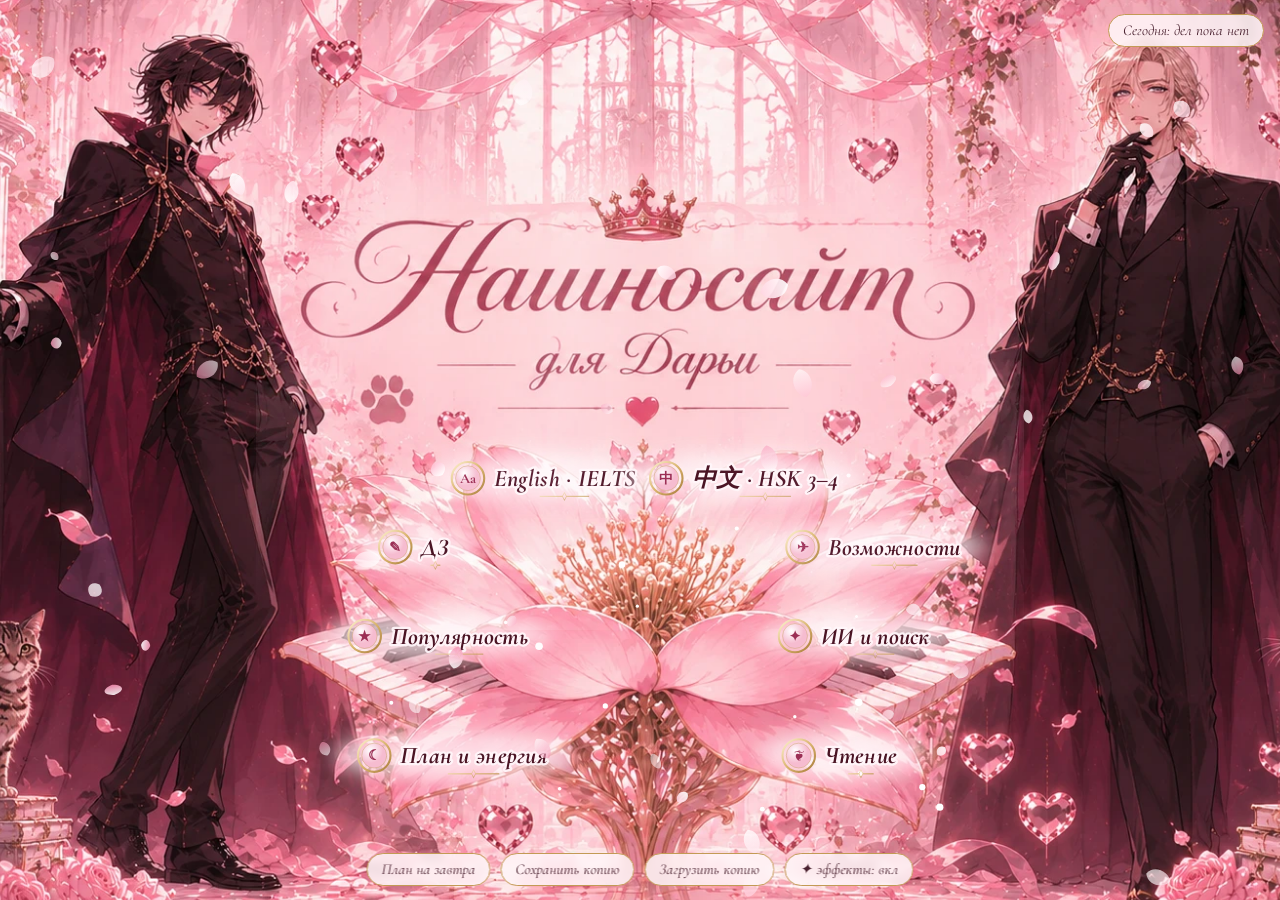
==== nash-sait-dlya-telefona/index.html @ 7cbb3c9d "Add files via upload" ====
<!doctype html>
<html lang="ru">
<head>
  <meta charset="utf-8">
  <meta name="viewport" content="width=device-width, initial-scale=1">
  <meta name="apple-mobile-web-app-capable" content="yes">
  <meta name="mobile-web-app-capable" content="yes">
  <meta name="apple-mobile-web-app-title" content="Наш сайт">
  <meta name="theme-color" content="#f6d6df">
  <link rel="apple-touch-icon" href="assets/apple-touch-icon.png">
  <link rel="manifest" href="manifest.json">
  <title>Наш сайт для Дарьи</title>
  <link rel="preconnect" href="https://fonts.googleapis.com">
  <link rel="preconnect" href="https://fonts.gstatic.com" crossorigin>
  <link href="https://fonts.googleapis.com/css2?family=Cormorant+Garamond:ital,wght@0,400;0,600;0,700;1,400;1,600;1,700&family=Great+Vibes&display=swap" rel="stylesheet">
  <link rel="stylesheet" href="css/style.css">
</head>
<body class="home">
  <svg class="stage" viewBox="0 0 1672 941" preserveAspectRatio="xMidYMid slice" aria-label="Цветок с разделами">
    <defs>
      <radialGradient id="petalGlow">
        <stop offset="0" stop-color="#fff" stop-opacity=".95"/>
        <stop offset=".6" stop-color="#ffe3ec" stop-opacity=".6"/>
        <stop offset="1" stop-color="#ff9fbf" stop-opacity="0"/>
      </radialGradient>
      <filter id="soft" x="-50%" y="-50%" width="200%" height="200%"><feGaussianBlur stdDeviation="9"/></filter>
      <filter id="halo" x="-30%" y="-80%" width="160%" height="260%"><feGaussianBlur stdDeviation="10"/></filter>
      <linearGradient id="goldGrad" x1="0" y1="0" x2="1" y2="1">
        <stop offset="0" stop-color="#fff3d6"/>
        <stop offset=".5" stop-color="#d9b46e"/>
        <stop offset="1" stop-color="#a87b3a"/>
      </linearGradient>
      <radialGradient id="medalCore" cx=".35" cy=".3">
        <stop offset="0" stop-color="#fff"/>
        <stop offset="1" stop-color="#f6bcd0"/>
      </radialGradient>
    </defs>
    <image href="assets/bg.webp" width="1672" height="941"/>
    <g id="sparkles"></g>
    <g id="petals"></g>
  </svg>

  <details class="today-chip">
    <summary class="pill" id="todaySummary">Сегодня</summary>
    <ul id="todayList"></ul>
  </details>

  <nav class="petal-list" id="petalList"></nav>

  <div class="home-bar">
    <a class="pill" href="section.html?s=plan">План на завтра</a>
    <button class="pill" data-export>Сохранить копию</button>
    <button class="pill" data-import>Загрузить копию</button>
  </div>

  <script src="js/store.js"></script>
  <script src="js/sections.js"></script>
  <script>
    // Где на картинке лежит каждый лепесток (в пикселях картинки 1672×941):
    // блик (cx, cy, rx, ry, наклон), подпись (lx, ly) и значок в медальоне.
    const SPOTS = {
      english:  { cx: 750,  cy: 525, rx: 75, ry: 42, rot: -62, lx: 735,  ly: 500, icon: 'Aa' },
      chinese:  { cx: 925,  cy: 525, rx: 75, ry: 42, rot: 62,  lx: 945,  ly: 500, icon: '中' },
      ddz:      { cx: 630,  cy: 570, rx: 85, ry: 34, rot: -18, lx: 600,  ly: 572, icon: '✎' },
      abroad:   { cx: 1050, cy: 570, rx: 85, ry: 34, rot: 18,  lx: 1080, ly: 572, icon: '✈' },
      ai:       { cx: 1050, cy: 670, rx: 85, ry: 36, rot: -12, lx: 1060, ly: 665, icon: '✦' },
      reading:  { cx: 1035, cy: 790, rx: 95, ry: 45, rot: -28, lx: 1045, ly: 790, icon: '❦' },
      plan:     { cx: 655,  cy: 790, rx: 95, ry: 45, rot: 28,  lx: 640,  ly: 790, icon: '☾' },
      popular:  { cx: 640,  cy: 670, rx: 85, ry: 36, rot: 12,  lx: 625,  ly: 665, icon: '★' }
    };
    const NS = 'http://www.w3.org/2000/svg';
    const el = (tag, attrs, parent) => {
      const n = document.createElementNS(NS, tag);
      Object.entries(attrs).forEach(([k, v]) => n.setAttribute(k, v));
      parent && parent.appendChild(n);
      return n;
    };

    const petals = document.getElementById('petals');
    const list = document.getElementById('petalList');
    SECTIONS.forEach((s, i) => {
      const p = SPOTS[s.id];
      const href = 'section.html?s=' + s.id;
      const a = el('a', { href, class: 'petal-hit', 'aria-label': s.petal, style: '--i:' + i }, petals);
      // Свечение в форме лепестка (миндаль), повёрнутое как настоящий лепесток.
      const rx = p.rx * 1.2, ry = p.ry * 1.25;
      const almond = `M${-rx},0 C${-rx * 0.35},${-ry * 1.25} ${rx * 0.45},${-ry * 1.05} ${rx},0 C${rx * 0.45},${ry * 1.05} ${-rx * 0.35},${ry * 1.25} ${-rx},0 Z`;
      const g = el('g', { transform: `translate(${p.cx} ${p.cy}) rotate(${p.rot})` }, a);
      el('path', { class: 'glow', d: almond, filter: 'url(#soft)' }, g);
      el('path', { class: 'edge', d: almond }, g);
      el('path', { d: almond, fill: 'transparent' }, g);

      // Подпись: мягкое световое облачко, медальон с иконкой, текст, золотой вензель.
      const lg = el('g', { class: 'label-group' }, a);
      const halo = el('ellipse', { class: 'label-halo', cy: p.ly, ry: 26, filter: 'url(#halo)' }, lg);
      const medal = el('g', { class: 'medal' }, lg);
      el('circle', { r: 17, class: 'medal-ring' }, medal);
      el('circle', { r: 13, class: 'medal-core' }, medal);
      el('text', { class: 'medal-icon' }, medal).textContent = p.icon;
      const t = el('text', { class: 'label', y: p.ly }, lg);
      t.textContent = s.petal;
      const orn = el('path', { class: 'orn' }, lg);
      const place = () => {
        const w = t.getComputedTextLength();
        const total = w + 44;
        const left = p.lx - total / 2;
        medal.setAttribute('transform', `translate(${left + 17} ${p.ly})`);
        t.setAttribute('x', left + 44 + w / 2);
        halo.setAttribute('cx', p.lx);
        halo.setAttribute('rx', total / 2 + 26);
        const ox = left + 44, oy = p.ly + 19;
        orn.setAttribute('d', `M${ox},${oy} H${ox + w / 2 - 6} l6,-4 l6,4 l-6,4 l-6,-4 M${ox + w / 2 + 6},${oy} H${ox + w}`);
        orn.style.transformOrigin = `${ox + w / 2}px ${oy}px`;
      };
      place();
      document.fonts && document.fonts.ready.then(place);

      const li = document.createElement('a');
      li.href = href;
      li.textContent = s.petal;
      list.appendChild(li);
    });

    // Мерцающие искорки над цветком.
    const sp = document.getElementById('sparkles');
    for (let i = 0; i < 22; i++) {
      const x = 520 + Math.random() * 640, y = 440 + Math.random() * 420, r = 1.5 + Math.random() * 2.5;
      el('circle', { class: 'sparkle', cx: x, cy: y, r, style: `animation-delay:${(Math.random() * 3).toFixed(2)}s;animation-duration:${(2 + Math.random() * 3).toFixed(2)}s` }, sp);
    }

    // «Сегодня»: задачи из всех планеров на сегодняшний день.
    const week = store.weekKey(), day = store.todayIndex();
    const items = [];
    SECTIONS.forEach((s) => store.get(s.id + ':planner:' + week, [[], [], [], [], [], [], []])[day]
      .forEach((t) => !t.done && items.push([s.title, t.t])));
    const tm = store.get('plan:tomorrow', null);
    if (tm && tm.for === new Date().toLocaleDateString('sv-SE')) tm.items.forEach((t) => !t.done && items.push(['план', t.t]));
    document.getElementById('todaySummary').textContent = items.length ? 'Дел на сегодня: ' + items.length + ' ♥' : 'Сегодня: дел пока нет';
    document.getElementById('todayList').innerHTML = items.length
      ? items.map(([a, b]) => `<li><i>${a}:</i> ${b.replace(/</g, '&lt;')}</li>`).join('')
      : '<li>Загляни в лепесток «План и энергия» и набросай день.</li>';
  </script>
  <script src="js/effects.js"></script>
</body>
</html>
---- nash-sait-dlya-telefona/css/style.css ----
:root {
  --rose: #c2446e;
  --rose-deep: #9b2f55;
  --wine: #4a1424;
  --blush: #fde8ef;
  --petal: #f8c9d8;
  --paper: #fff7f9;
  --paper-2: #fdeef3;
  --gold: #c39a55;
  --gold-soft: #e8cf9f;
  --ink: #4a2230;
  --muted: #9a6b7b;
  --ok: #7a9a6b;
  --late: #c0392b;
  --script: 'Great Vibes', cursive;
  --serif: 'Cormorant Garamond', Georgia, serif;
}

* { box-sizing: border-box; }
[hidden] { display: none !important; }
html, body { margin: 0; }
body {
  background: var(--blush);
  color: var(--ink);
  font-family: var(--serif);
  font-size: 18px;
  line-height: 1.4;
  overflow-x: hidden;
}
a { color: inherit; }
button { font: inherit; color: inherit; cursor: pointer; }
input, select, textarea { font: inherit; color: var(--ink); }

/* ---------- Главная: цветок ---------- */
.home { height: 100vh; height: 100dvh; overflow: hidden; background: #f6d6df; }
.stage { position: fixed; inset: 0; width: 100%; height: 100%; display: block; }
.petal-hit { cursor: pointer; outline: none; }
.petal-hit .glow { fill: url(#petalGlow); opacity: 0; transition: opacity .45s ease; }
.petal-hit .edge {
  fill: none;
  stroke: url(#goldGrad);
  stroke-width: 2;
  stroke-dasharray: 900;
  stroke-dashoffset: 900;
  opacity: 0;
  transition: stroke-dashoffset 1s ease, opacity .4s ease;
}
.petal-hit:hover .glow, .petal-hit:focus-visible .glow { opacity: .95; }
.petal-hit:hover .edge, .petal-hit:focus-visible .edge { opacity: .9; stroke-dashoffset: 0; }

.label-halo { fill: #fff6f9; opacity: .72; transition: opacity .4s ease, fill .4s ease; }
.petal-hit .label {
  font-family: var(--serif);
  font-weight: 700;
  font-style: italic;
  font-size: 25px;
  letter-spacing: .3px;
  fill: var(--wine);
  text-anchor: middle;
  dominant-baseline: central;
  paint-order: stroke;
  stroke: rgba(255, 246, 249, .9);
  stroke-width: 5px;
  stroke-linejoin: round;
  transition: fill .3s ease;
  pointer-events: none;
}
.medal { transition: transform .5s cubic-bezier(.3, 1.6, .5, 1); }
.medal-ring { fill: none; stroke: url(#goldGrad); stroke-width: 2.2; }
.medal-core { fill: url(#medalCore); stroke: rgba(195, 154, 85, .5); stroke-width: .8; }
.medal-icon {
  font-family: var(--serif);
  font-weight: 700;
  font-size: 15px;
  fill: var(--rose-deep);
  text-anchor: middle;
  dominant-baseline: central;
  pointer-events: none;
}
.orn {
  fill: none;
  stroke: url(#goldGrad);
  stroke-width: 1.4;
  transform: scaleX(.35);
  opacity: .7;
  transition: transform .45s cubic-bezier(.3, 1.4, .5, 1), opacity .3s;
}
.petal-hit:hover .label, .petal-hit:focus-visible .label { fill: var(--rose); }
.petal-hit:hover .label-halo, .petal-hit:focus-visible .label-halo { opacity: .95; fill: #fff; }
.petal-hit:hover .orn, .petal-hit:focus-visible .orn { transform: scaleX(1); opacity: 1; }
.petal-hit:hover .medal-ring { animation: medal-spin 1.2s ease; }
.petal-hit:hover .medal-core { fill: #fff; }
@keyframes medal-spin { from { stroke-dasharray: 4 6; } to { stroke-dasharray: 107 0; } }
@keyframes breathe {
  0%, 100% { transform: scale(1); }
  50% { transform: scale(1.06); }
}
.sparkle { fill: #fff; animation: twinkle 3s ease-in-out infinite; }
@keyframes twinkle { 0%, 100% { opacity: 0; } 50% { opacity: .9; } }

.home-bar {
  position: fixed;
  left: 50%;
  bottom: 14px;
  transform: translateX(-50%);
  display: flex;
  gap: 10px;
  z-index: 3;
}
.pill {
  background: rgba(255, 247, 249, .85);
  border: 1px solid var(--gold);
  border-radius: 999px;
  padding: 5px 14px;
  font-size: 15px;
  font-style: italic;
  backdrop-filter: blur(4px);
  text-decoration: none;
}
.pill:hover { background: var(--rose); color: #fff; }

.today-chip {
  position: fixed;
  top: 14px;
  right: 16px;
  z-index: 3;
  max-width: 290px;
  font-size: 15px;
}
.today-chip summary { list-style: none; }
.today-chip summary::-webkit-details-marker { display: none; }
.today-chip ul { margin: 8px 0 0; padding: 10px 14px 10px 28px; background: rgba(255, 247, 249, .94); border: 1px solid var(--gold); border-radius: 14px; }

/* Телефон: лепестки списком */
.petal-list { display: none; }
@media (max-width: 760px), (max-aspect-ratio: 1/1) {
  .home { height: auto; overflow: auto; }
  .home .stage { position: fixed; }
  .petal-hit .label-group { display: none; }
  .petal-list {
    position: relative;
    z-index: 2;
    display: grid;
    grid-template-columns: 1fr 1fr;
    gap: 10px;
    padding: 58vh 16px 80px;
  }
  .petal-list a {
    display: block;
    text-align: center;
    text-decoration: none;
    padding: 14px 8px;
    border-radius: 60% 60% 18px 18px / 50% 50% 18px 18px;
    background: linear-gradient(180deg, rgba(255,255,255,.92), rgba(248,201,216,.92));
    border: 1px solid var(--gold);
    font-weight: 700;
    font-style: italic;
    color: var(--wine);
    box-shadow: 0 6px 18px rgba(155, 47, 85, .18);
  }
  .home-bar { left: 16px; right: 16px; transform: none; justify-content: center; gap: 6px; }
  .home-bar .pill { font-size: 14px; padding: 5px 10px; white-space: nowrap; }
  .today-chip { left: 16px; right: 16px; max-width: none; }
}

/* ---------- Разворот ---------- */
.spread-page {
  min-height: 100vh;
  padding: 24px 16px 60px;
  background:
    linear-gradient(rgba(253, 232, 239, .45), rgba(253, 232, 239, .7) 60vw, var(--blush) 75vw),
    url(../assets/bg.webp) center top / max(100%, 1100px) auto no-repeat,
    var(--blush);
}
.topnav {
  max-width: 1240px;
  margin: 0 auto 14px;
  display: flex;
  align-items: center;
  justify-content: space-between;
  gap: 12px;
  flex-wrap: wrap;
}
.crown {
  display: inline-flex;
  align-items: center;
  gap: 8px;
  text-decoration: none;
  font-style: italic;
  font-weight: 600;
}
.crown svg { width: 34px; height: 24px; }
.crown:hover { color: var(--rose); }
.petal-nav { display: flex; gap: 6px; flex-wrap: wrap; }
.petal-nav a {
  font-size: 14px;
  text-decoration: none;
  padding: 3px 10px;
  border-radius: 999px;
  background: rgba(255, 247, 249, .7);
  border: 1px solid rgba(195, 154, 85, .5);
}
.petal-nav a.on, .petal-nav a:hover { background: var(--rose); color: #fff; border-color: var(--rose); }

.book {
  max-width: 1240px;
  margin: 0 auto;
  display: grid;
  grid-template-columns: 1fr 1fr;
  position: relative;
  border-radius: 10px;
  box-shadow: 0 30px 60px rgba(74, 20, 36, .28), 0 0 0 1px var(--gold-soft);
  animation: open-book .7s cubic-bezier(.2, .8, .2, 1);
}
@keyframes open-book { from { opacity: 0; transform: perspective(1400px) rotateX(8deg) translateY(30px); } }
.book::after {
  content: '';
  position: absolute;
  top: 0; bottom: 0; left: 50%;
  width: 40px;
  transform: translateX(-50%);
  background: linear-gradient(90deg, transparent, rgba(155, 47, 85, .16) 45%, rgba(155, 47, 85, .22) 50%, rgba(155, 47, 85, .16) 55%, transparent);
  pointer-events: none;
}
.page {
  background:
    radial-gradient(ellipse at top, rgba(255,255,255,.9), transparent 60%),
    linear-gradient(var(--paper), var(--paper-2));
  padding: 36px 40px 40px;
  min-width: 0;
  position: relative;
}
.page.left { border-radius: 10px 0 0 10px; }
.page.right { border-radius: 0 10px 10px 0; }
.page::before {
  content: '';
  position: absolute;
  inset: 12px;
  border: 1px solid var(--gold-soft);
  border-radius: 6px;
  pointer-events: none;
}
.page-head { text-align: center; margin-bottom: 18px; }
.page-head h1 {
  font-family: var(--script);
  font-weight: 400;
  font-size: clamp(48px, 6vw, 76px);
  line-height: 1;
  margin: 6px 0 0;
  color: var(--rose-deep);
}
.page-head .sub { font-style: italic; font-size: 20px; color: var(--muted); margin: 4px 0 0; }
.motto {
  text-align: center;
  font-style: italic;
  color: var(--rose-deep);
  margin: 4px 0 18px;
  font-size: 19px;
}
.flourish { display: block; margin: 8px auto; width: 220px; height: 16px; color: var(--gold); }

.card {
  position: relative;
  margin: 0 0 22px;
}
.card h3 {
  font-family: var(--script);
  font-weight: 400;
  font-size: 34px;
  color: var(--rose-deep);
  margin: 0 0 8px;
  line-height: 1.1;
}
.card h3::after {
  content: '';
  display: block;
  height: 1px;
  margin-top: 4px;
  background: linear-gradient(90deg, var(--gold), transparent);
}
.muted { color: var(--muted); font-style: italic; font-size: 16px; margin: 4px 0; }
.count { position: absolute; right: 0; top: 14px; font-style: italic; color: var(--muted); font-size: 16px; }

.links { list-style: none; margin: 0; padding: 0; display: grid; gap: 6px; }
.links li { display: flex; align-items: center; gap: 6px; }
.links a {
  flex: 1;
  display: flex;
  flex-direction: column;
  text-decoration: none;
  padding: 7px 12px;
  background: rgba(255, 255, 255, .7);
  border: 1px solid rgba(195, 154, 85, .35);
  border-radius: 10px;
  transition: transform .15s ease, border-color .15s ease, background .15s ease;
}
.links a:hover { transform: translateX(3px); border-color: var(--rose); background: #fff; }
.link-label { font-weight: 700; }
.link-label::before { content: '♥ '; color: var(--rose); font-size: 13px; }
.files .link-label::before { content: '❦ '; }
.link-note { font-size: 15px; color: var(--muted); font-style: italic; }
.x {
  border: none;
  background: none;
  color: var(--muted);
  font-size: 20px;
  line-height: 1;
  padding: 2px 6px;
  opacity: .5;
}
.x:hover { opacity: 1; color: var(--late); }

.add-row { display: flex; gap: 6px; margin-top: 8px; }
.add-row input, .add-row select, .card textarea, .card > input, .gate-row select {
  flex: 1;
  min-width: 0;
  padding: 7px 10px;
  border: 1px solid rgba(195, 154, 85, .55);
  border-radius: 10px;
  background: rgba(255, 255, 255, .85);
  outline: none;
}
.add-row input[type=date] { flex: 0 0 auto; }
.add-row input:focus, .card textarea:focus, .card > input:focus { border-color: var(--rose); box-shadow: 0 0 0 3px rgba(194, 68, 110, .15); }
.card textarea { width: 100%; resize: vertical; min-height: 110px; line-height: 1.5; }
.card > input { width: 100%; }
.btn {
  border: none;
  background: linear-gradient(180deg, #d95f88, var(--rose-deep));
  color: #fff;
  border-radius: 10px;
  padding: 7px 16px;
  font-weight: 700;
  box-shadow: 0 3px 10px rgba(155, 47, 85, .25);
}
.btn:hover { filter: brightness(1.08); }
.btn-ghost {
  background: none;
  border: 1px dashed var(--gold);
  border-radius: 10px;
  padding: 5px 12px;
  margin-top: 8px;
  font-style: italic;
  font-size: 16px;
}
.btn-ghost:hover { background: rgba(194, 68, 110, .08); border-color: var(--rose); }

.trainers, .gate-sites { display: grid; grid-template-columns: repeat(auto-fit, minmax(170px, 1fr)); gap: 8px; }
.trainer-btn {
  display: flex;
  flex-direction: column;
  gap: 2px;
  text-decoration: none;
  text-align: left;
  padding: 12px 14px;
  border-radius: 14px;
  border: 1px solid var(--gold);
  background: linear-gradient(160deg, #fff, var(--petal));
  box-shadow: 0 4px 14px rgba(155, 47, 85, .12);
  transition: transform .15s ease;
}
.trainer-btn:hover { transform: translateY(-2px); }
.trainer-btn b { color: var(--wine); }
.trainer-btn span { font-size: 15px; font-style: italic; color: var(--muted); }

.prog-row { margin-bottom: 10px; }
.prog-head { display: flex; justify-content: space-between; align-items: center; gap: 8px; }
.stepper { display: inline-flex; align-items: center; gap: 4px; white-space: nowrap; }
.stepper button {
  width: 26px; height: 26px;
  border-radius: 50%;
  border: 1px solid var(--gold);
  background: #fff;
  line-height: 1;
}
.stepper button:hover { background: var(--rose); color: #fff; }
.stepper b { min-width: 30px; text-align: right; }
.stepper small { color: var(--muted); }
.bar { height: 8px; border-radius: 99px; background: rgba(194, 68, 110, .12); overflow: hidden; margin-top: 4px; }
.bar i { display: block; height: 100%; background: linear-gradient(90deg, var(--gold), var(--rose)); border-radius: 99px; transition: width .4s ease; }

.units { display: grid; grid-template-columns: repeat(auto-fill, minmax(34px, 1fr)); gap: 4px; max-height: 0; overflow: hidden; transition: max-height .4s ease; }
.collapsible h3 { cursor: pointer; }
.collapsible h3::before { content: '▸ '; font-family: var(--serif); font-size: 20px; color: var(--gold); }
.collapsible.open h3::before { content: '▾ '; }
.collapsible.open .units { max-height: 900px; }
.units button { border: 1px solid rgba(195, 154, 85, .5); background: #fff; border-radius: 8px; padding: 4px 0; font-size: 14px; }
.units button.on { background: var(--rose); color: #fff; border-color: var(--rose); }

.tasks { list-style: none; margin: 0; padding: 0; }
.tasks li { display: flex; align-items: center; gap: 6px; padding: 4px 0; border-bottom: 1px dotted rgba(195, 154, 85, .45); }
.tasks label { flex: 1; display: flex; align-items: center; gap: 8px; cursor: pointer; }
.tasks input[type=checkbox] { accent-color: var(--rose); width: 17px; height: 17px; flex: none; }
.tasks li.done span { text-decoration: line-through; color: var(--muted); }
.due { font-size: 14px; font-style: italic; padding: 1px 8px; border-radius: 99px; background: rgba(195, 154, 85, .15); white-space: nowrap; }
.due.soon { background: #fbd9a8; color: #7a4a00; }
.due.late { background: #f6c1c1; color: var(--late); }

.day-tabs { display: flex; gap: 4px; flex-wrap: wrap; margin-bottom: 6px; }
.day-tabs button { border: 1px solid rgba(195, 154, 85, .5); background: #fff; border-radius: 99px; padding: 2px 11px; font-size: 15px; }
.day-tabs button.today { border-color: var(--rose); }
.day-tabs button.on { background: var(--rose); color: #fff; border-color: var(--rose); }
.day-tabs sup { font-size: 11px; margin-left: 2px; }

.allweek { display: grid; gap: 8px; }
.aw-day h4 { margin: 0; font-style: italic; color: var(--rose-deep); }
.aw-day.today { background: rgba(194, 68, 110, .07); border-radius: 10px; padding: 6px 10px; }
.aw-day ul, .log { list-style: none; margin: 2px 0 0; padding: 0; }
.aw-day li, .log li { padding: 2px 0; }
.aw-day li.done { text-decoration: line-through; color: var(--muted); }
.aw-day li.deadline { color: var(--rose-deep); font-weight: 600; }
.tag { font-size: 13px; font-style: italic; background: rgba(195, 154, 85, .18); border-radius: 99px; padding: 0 8px; margin-right: 6px; }

.board { display: grid; grid-template-columns: repeat(auto-fit, minmax(120px, 1fr)); gap: 8px; margin-top: 10px; }
.col { background: rgba(255, 255, 255, .55); border: 1px solid rgba(195, 154, 85, .35); border-radius: 12px; padding: 8px; min-height: 70px; }
.col h4 { margin: 0 0 6px; font-style: italic; font-size: 16px; color: var(--rose-deep); }
.col h4 small { color: var(--muted); }
.chip { background: #fff; border-radius: 9px; padding: 6px 8px; margin-bottom: 5px; font-size: 15px; box-shadow: 0 2px 6px rgba(155, 47, 85, .1); display: flex; flex-direction: column; gap: 2px; word-break: break-word; }
.chip-btns { display: flex; justify-content: flex-end; gap: 2px; }
.chip-btns button { border: none; background: none; color: var(--muted); padding: 0 5px; font-size: 17px; }
.chip-btns button:hover { color: var(--rose); }

.clock { font-size: 64px; font-weight: 700; text-align: center; color: var(--rose-deep); letter-spacing: 2px; font-variant-numeric: tabular-nums; }
.clock.small { font-size: 30px; min-width: 100px; }
.clock.small:empty { display: none; }
.timer-btns, .modes, .idea-btns { display: flex; gap: 8px; justify-content: center; flex-wrap: wrap; }
.modes .btn-ghost { margin-top: 10px; }
.gate-row { display: flex; gap: 10px; align-items: center; margin: 8px 0; }
.gate-row select { flex: 0 0 auto; }
.shake { animation: shake .4s; border-color: var(--late) !important; }
@keyframes shake { 25% { transform: translateX(-5px); } 75% { transform: translateX(5px); } }

.scroll-x { overflow-x: auto; }
.habits { border-collapse: collapse; width: 100%; font-size: 15px; }
.habits th { font-weight: 600; font-style: italic; color: var(--muted); padding: 2px; }
.habits th.today { color: var(--rose); }
.habits td { padding: 3px 2px; text-align: center; }
.habits td:first-child { text-align: left; white-space: nowrap; padding-right: 8px; }
.dot { width: 26px; height: 26px; border-radius: 50%; border: 1px solid var(--gold); background: #fff; color: #fff; font-size: 14px; line-height: 1; padding: 0; }
.dot.on { background: var(--rose); border-color: var(--rose); }

.idea { text-align: center; padding: 14px; border-radius: 14px; background: linear-gradient(160deg, #fff, var(--petal)); border: 1px solid var(--gold); margin-bottom: 8px; }
.idea-main { font-size: 22px; font-weight: 700; color: var(--wine); margin: 0 0 4px; }
.tip { margin: 0; font-style: italic; }

.foot { max-width: 1240px; margin: 18px auto 0; display: flex; gap: 10px; justify-content: center; flex-wrap: wrap; }

@media (max-width: 860px) {
  .book { grid-template-columns: 1fr; }
  .book::after { display: none; }
  .page { padding: 28px 20px; }
  .page.left { border-radius: 10px 10px 0 0; }
  .page.right { border-radius: 0 0 10px 10px; border-top: 1px dashed var(--gold-soft); }
}

/* ---------- Тренажёр ---------- */
.trainer-tabs { display: flex; gap: 6px; justify-content: center; flex-wrap: wrap; margin-bottom: 14px; }
.trainer-tabs button { border: 1px solid var(--gold); background: #fff; border-radius: 99px; padding: 4px 16px; font-style: italic; }
.trainer-tabs button.on { background: var(--rose); color: #fff; border-color: var(--rose); }
.flash {
  perspective: 1200px;
  height: 240px;
  margin: 10px auto 12px;
  max-width: 460px;
  cursor: pointer;
}
.flash-inner { position: relative; width: 100%; height: 100%; transition: transform .55s; transform-style: preserve-3d; }
.flash.flipped .flash-inner { transform: rotateY(180deg); }
.face {
  position: absolute; inset: 0;
  backface-visibility: hidden;
  display: flex; flex-direction: column; align-items: center; justify-content: center;
  text-align: center;
  padding: 16px;
  border-radius: 20px;
  border: 1px solid var(--gold);
  background: linear-gradient(160deg, #fff, var(--petal));
  box-shadow: 0 10px 30px rgba(155, 47, 85, .18);
}
.face.back { transform: rotateY(180deg); background: linear-gradient(160deg, #fff, #f3d7e1); }
.face .big { font-size: 54px; font-weight: 700; color: var(--wine); line-height: 1.15; }
.face .han { font-size: 72px; font-family: 'Noto Serif SC', 'Songti SC', serif; }
.face .mid { font-size: 26px; color: var(--rose-deep); }
.face .small { font-size: 19px; font-style: italic; color: var(--muted); }
.flash-btns { display: flex; gap: 10px; justify-content: center; flex-wrap: wrap; }
.btn.no { background: linear-gradient(180deg, #c9a0ad, #9a6b7b); }
.quiz { max-width: 520px; margin: 0 auto; text-align: center; }
.quiz .q { font-size: 40px; font-weight: 700; color: var(--wine); margin: 6px 0; }
.quiz .q.han { font-size: 64px; font-family: 'Noto Serif SC', 'Songti SC', serif; }
.quiz-inputs { display: flex; gap: 8px; justify-content: center; margin: 10px 0; flex-wrap: wrap; }
.quiz-inputs input { width: 160px; padding: 8px 10px; border: 1px solid var(--gold); border-radius: 10px; text-align: center; font-size: 20px; }
.quiz-inputs input.right { border-color: var(--ok); background: #eef6ea; }
.quiz-inputs input.wrong { border-color: var(--late); background: #fbeaea; }
.options { display: grid; grid-template-columns: 1fr 1fr; gap: 8px; margin: 10px 0; }
.options button { padding: 10px; border-radius: 12px; border: 1px solid var(--gold); background: #fff; font-size: 17px; }
.options button.right { background: #e3f0dc; border-color: var(--ok); }
.options button.wrong { background: #f8dcdc; border-color: var(--late); }
.feedback { min-height: 26px; font-style: italic; }
.vtable { width: 100%; border-collapse: collapse; font-size: 17px; }
.vtable td { padding: 3px 6px; border-bottom: 1px dotted rgba(195, 154, 85, .4); }
.vtable tr.learned td { color: var(--muted); }
.vtable tr.learned td:first-child::before { content: '♥ '; color: var(--rose); }
.vtable .grp td { font-style: italic; font-weight: 700; color: var(--rose-deep); padding-top: 14px; border-bottom: 1px solid var(--gold); }
.vtable .h { font-family: 'Noto Serif SC', 'Songti SC', serif; font-size: 22px; }
.search { width: 100%; padding: 8px 12px; border: 1px solid var(--gold); border-radius: 10px; margin-bottom: 8px; background: #fff; }
.group-pick { display: flex; flex-wrap: wrap; gap: 6px; justify-content: center; margin-bottom: 10px; }
.group-pick label { font-size: 15px; font-style: italic; background: #fff; border: 1px solid rgba(195, 154, 85, .5); border-radius: 99px; padding: 2px 10px; cursor: pointer; }
.group-pick input { accent-color: var(--rose); }
.stats { text-align: center; font-style: italic; color: var(--muted); }

/* ---------- Движение ---------- */
.fx-canvas { position: fixed; inset: 0; pointer-events: none; }
.fx-back { z-index: 1; }
.fx-front { z-index: 60; }
.home .today-chip, .home .home-bar, .home .petal-list { z-index: 5; }
.home .stage { z-index: 0; }
.spread-page .topnav, .spread-page .book, .spread-page .foot { position: relative; z-index: 2; }
.fx-off .fx-canvas { display: none; }

body { animation: fx-page-in .6s ease both; }
@keyframes fx-page-in { from { opacity: 0; filter: blur(6px); } }
body.fx-leaving { animation: none; opacity: 0; filter: blur(6px); transform: scale(1.015); transition: opacity .4s ease, filter .4s ease, transform .4s ease; }

/* Мягкие лучи света из окна на главной */
.home::after {
  content: '';
  position: fixed;
  inset: -20% 20% 30% 20%;
  z-index: 1;
  pointer-events: none;
  background: conic-gradient(from 180deg at 50% 0%, transparent 0deg, rgba(255,255,255,.35) 8deg, transparent 16deg, transparent 26deg, rgba(255,255,255,.28) 32deg, transparent 40deg, transparent 320deg, rgba(255,255,255,.3) 328deg, transparent 336deg, rgba(255,255,255,.22) 346deg, transparent 354deg);
  mix-blend-mode: soft-light;
  animation: rays 9s ease-in-out infinite alternate;
  transform-origin: 50% 0;
}
@keyframes rays { from { opacity: .35; transform: rotate(-4deg); } to { opacity: .9; transform: rotate(4deg); } }
.fx-off .home::after, .fx-off.home::after { display: none; }

/* Лепестки на главной: свечение пульсирует по очереди, подпись чуть парит */
.petal-hit .glow { animation: glow-pulse 4s ease-in-out infinite; animation-delay: calc(var(--i) * -0.5s); }
@keyframes glow-pulse { 0%, 100% { opacity: 0; } 50% { opacity: .4; } }
.petal-hit:hover .glow, .petal-hit:focus-visible .glow { animation: none; opacity: .95; }
.petal-hit .label-group { animation: label-float 5s ease-in-out infinite; animation-delay: calc(var(--i) * -0.6s); }
@keyframes label-float { 50% { transform: translateY(-3px); } }
.petal-list a { animation: float-card 4s ease-in-out infinite; }
.petal-list a:nth-child(2n) { animation-delay: -2s; }
@keyframes float-card { 50% { transform: translateY(-5px); } }

/* Заголовки: мягко светятся золотом (без обрезки завитков у букв) */
.page-head h1 { animation: title-glow 5s ease-in-out infinite; }
.card h3 { animation: title-glow 7s ease-in-out infinite; }
@keyframes title-glow {
  0%, 100% { text-shadow: 0 0 0 rgba(232, 207, 159, 0); }
  50% { text-shadow: 0 0 14px rgba(232, 180, 120, .55), 0 0 2px rgba(255, 255, 255, .9); }
}

/* Карточки въезжают при прокрутке */
.fx-reveal { opacity: 0; transform: translateY(26px) scale(.98); transition: opacity .7s ease var(--d, 0s), transform .7s cubic-bezier(.2, .8, .2, 1) var(--d, 0s); }
.fx-reveal.fx-in { opacity: 1; transform: none; }

/* Блеск на полосках прогресса и кнопках */
.bar i { position: relative; overflow: hidden; }
.bar i::after, .btn::after {
  content: '';
  position: absolute;
  inset: 0;
  background: linear-gradient(100deg, transparent 30%, rgba(255,255,255,.65) 50%, transparent 70%);
  transform: translateX(-100%);
  animation: sheen 3.2s ease-in-out infinite;
}
.btn { position: relative; overflow: hidden; transition: transform .2s cubic-bezier(.3, 1.6, .5, 1), filter .2s; }
.btn:hover { transform: translateY(-2px) scale(1.04); }
.btn:active { transform: scale(.95); }
@keyframes sheen { 0% { transform: translateX(-100%); } 60%, 100% { transform: translateX(100%); } }

.links a:hover .link-label::before { display: inline-block; animation: heartbeat .7s ease infinite; }
@keyframes heartbeat { 0%, 100% { transform: scale(1); } 30% { transform: scale(1.35); } 60% { transform: scale(.95); } }
.trainer-btn { transition: transform .25s cubic-bezier(.3, 1.6, .5, 1), box-shadow .25s; }
.trainer-btn:hover { transform: translateY(-4px) rotate(-.6deg); box-shadow: 0 10px 24px rgba(155, 47, 85, .25); }
.chip { animation: pop-in .35s cubic-bezier(.3, 1.6, .5, 1); }
.tasks li { animation: slide-in .35s ease both; }
@keyframes pop-in { from { transform: scale(.7); opacity: 0; } }
@keyframes slide-in { from { transform: translateX(-12px); opacity: 0; } }
.tasks li.done span { transition: color .3s; }
.dot.on, .units button.on { animation: pop-in .35s cubic-bezier(.3, 1.6, .5, 1); }
.crown svg { transition: transform .4s cubic-bezier(.3, 1.6, .5, 1); }
.crown:hover svg { transform: rotate(-12deg) scale(1.2); }
.clock { animation: breathe-clock 4s ease-in-out infinite; }
@keyframes breathe-clock { 50% { text-shadow: 0 0 18px rgba(194, 68, 110, .35); } }
.flash { transition: transform .3s; }
.flash:hover { transform: translateY(-4px) rotate(.5deg); }
.face { animation: float-card 5s ease-in-out infinite; }

.fx-off *, .fx-off *::before, .fx-off *::after { animation: none !important; }
.fx-off .fx-reveal { opacity: 1; transform: none; }
@media (prefers-reduced-motion: reduce) {
  *, *::before, *::after { animation: none !important; transition: none !important; }
  .fx-reveal { opacity: 1; transform: none; }
}
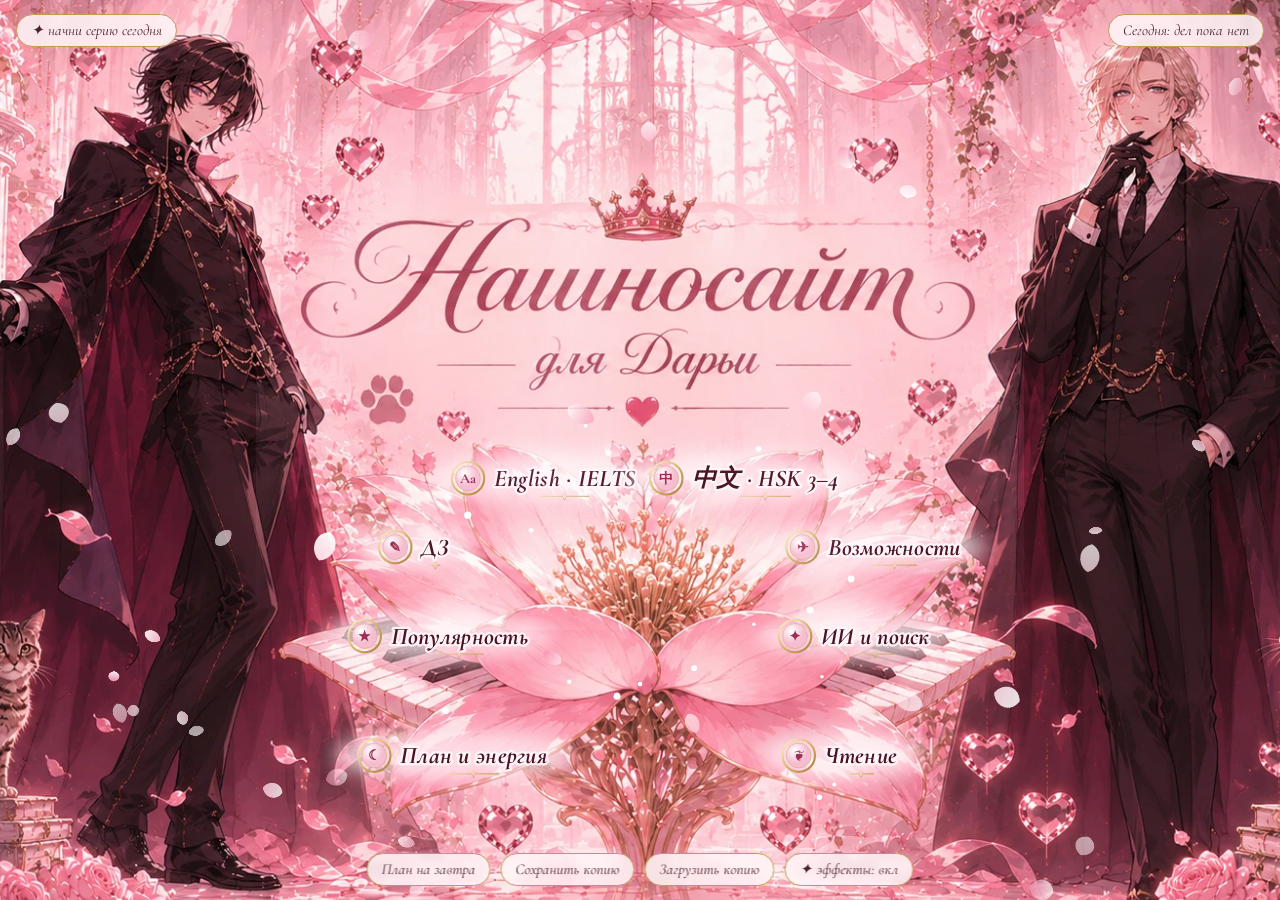
==== commit fd1290b0: "Add files via upload" ====
--- a/nash-sait-dlya-telefona/index.html
+++ b/nash-sait-dlya-telefona/index.html
@@ -13,7 +13,7 @@
   <link rel="preconnect" href="https://fonts.googleapis.com">
   <link rel="preconnect" href="https://fonts.gstatic.com" crossorigin>
   <link href="https://fonts.googleapis.com/css2?family=Cormorant+Garamond:ital,wght@0,400;0,600;0,700;1,400;1,600;1,700&family=Great+Vibes&display=swap" rel="stylesheet">
-  <link rel="stylesheet" href="css/style.css">
+  <link rel="stylesheet" href="css/style.css?v=202611030148">
 </head>
 <body class="home">
   <svg class="stage" viewBox="0 0 1672 941" preserveAspectRatio="xMidYMid slice" aria-label="Цветок с разделами">
@@ -53,8 +53,9 @@
     <button class="pill" data-import>Загрузить копию</button>
   </div>
 
-  <script src="js/store.js"></script>
-  <script src="js/sections.js"></script>
+  <script src="js/store.js?v=202611030148"></script>
+  <script src="js/discipline.js?v=202611030148"></script>
+  <script src="js/sections.js?v=202611030148"></script>
   <script>
     // Где на картинке лежит каждый лепесток (в пикселях картинки 1672×941):
     // блик (cx, cy, rx, ry, наклон), подпись (lx, ly) и значок в медальоне.
@@ -140,6 +141,6 @@
       ? items.map(([a, b]) => `<li><i>${a}:</i> ${b.replace(/</g, '&lt;')}</li>`).join('')
       : '<li>Загляни в лепесток «План и энергия» и набросай день.</li>';
   </script>
-  <script src="js/effects.js"></script>
+  <script src="js/effects.js?v=202611030148"></script>
 </body>
 </html>
--- a/nash-sait-dlya-telefona/css/style.css
+++ b/nash-sait-dlya-telefona/css/style.css
@@ -464,7 +464,7 @@
   max-width: 460px;
   cursor: pointer;
 }
-.flash-inner { position: relative; width: 100%; height: 100%; transition: transform .55s; transform-style: preserve-3d; }
+.flash-inner { position: relative; width: 100%; height: 100%; transform-style: preserve-3d; }
 .flash.flipped .flash-inner { transform: rotateY(180deg); }
 .face {
   position: absolute; inset: 0;
@@ -479,14 +479,14 @@
 }
 .face.back { transform: rotateY(180deg); background: linear-gradient(160deg, #fff, #f3d7e1); }
 .face .big { font-size: 54px; font-weight: 700; color: var(--wine); line-height: 1.15; }
-.face .han { font-size: 72px; font-family: 'Noto Serif SC', 'Songti SC', serif; }
+.face .han { font-size: 72px; font-family: 'Songti SC', 'STSong', 'PingFang SC', 'Noto Serif SC', 'Microsoft YaHei', serif; }
 .face .mid { font-size: 26px; color: var(--rose-deep); }
 .face .small { font-size: 19px; font-style: italic; color: var(--muted); }
 .flash-btns { display: flex; gap: 10px; justify-content: center; flex-wrap: wrap; }
 .btn.no { background: linear-gradient(180deg, #c9a0ad, #9a6b7b); }
 .quiz { max-width: 520px; margin: 0 auto; text-align: center; }
 .quiz .q { font-size: 40px; font-weight: 700; color: var(--wine); margin: 6px 0; }
-.quiz .q.han { font-size: 64px; font-family: 'Noto Serif SC', 'Songti SC', serif; }
+.quiz .q.han { font-size: 64px; font-family: 'Songti SC', 'STSong', 'PingFang SC', 'Noto Serif SC', 'Microsoft YaHei', serif; }
 .quiz-inputs { display: flex; gap: 8px; justify-content: center; margin: 10px 0; flex-wrap: wrap; }
 .quiz-inputs input { width: 160px; padding: 8px 10px; border: 1px solid var(--gold); border-radius: 10px; text-align: center; font-size: 20px; }
 .quiz-inputs input.right { border-color: var(--ok); background: #eef6ea; }
@@ -501,7 +501,7 @@
 .vtable tr.learned td { color: var(--muted); }
 .vtable tr.learned td:first-child::before { content: '♥ '; color: var(--rose); }
 .vtable .grp td { font-style: italic; font-weight: 700; color: var(--rose-deep); padding-top: 14px; border-bottom: 1px solid var(--gold); }
-.vtable .h { font-family: 'Noto Serif SC', 'Songti SC', serif; font-size: 22px; }
+.vtable .h { font-family: 'Songti SC', 'STSong', 'PingFang SC', 'Noto Serif SC', 'Microsoft YaHei', serif; font-size: 22px; }
 .search { width: 100%; padding: 8px 12px; border: 1px solid var(--gold); border-radius: 10px; margin-bottom: 8px; background: #fff; }
 .group-pick { display: flex; flex-wrap: wrap; gap: 6px; justify-content: center; margin-bottom: 10px; }
 .group-pick label { font-size: 15px; font-style: italic; background: #fff; border: 1px solid rgba(195, 154, 85, .5); border-radius: 99px; padding: 2px 10px; cursor: pointer; }
@@ -509,7 +509,7 @@
 .stats { text-align: center; font-style: italic; color: var(--muted); }
 
 /* ---------- Движение ---------- */
-.fx-canvas { position: fixed; inset: 0; pointer-events: none; }
+.fx-canvas { position: fixed; inset: 0; pointer-events: none; contain: strict; }
 .fx-back { z-index: 1; }
 .fx-front { z-index: 60; }
 .home .today-chip, .home .home-bar, .home .petal-list { z-index: 5; }
@@ -518,8 +518,8 @@
 .fx-off .fx-canvas { display: none; }
 
 body { animation: fx-page-in .6s ease both; }
-@keyframes fx-page-in { from { opacity: 0; filter: blur(6px); } }
-body.fx-leaving { animation: none; opacity: 0; filter: blur(6px); transform: scale(1.015); transition: opacity .4s ease, filter .4s ease, transform .4s ease; }
+@keyframes fx-page-in { from { opacity: 0; } }
+body.fx-leaving { animation: none; opacity: 0; transition: opacity .35s ease; }
 
 /* Мягкие лучи света из окна на главной */
 .home::after {
@@ -587,9 +587,10 @@
 .crown:hover svg { transform: rotate(-12deg) scale(1.2); }
 .clock { animation: breathe-clock 4s ease-in-out infinite; }
 @keyframes breathe-clock { 50% { text-shadow: 0 0 18px rgba(194, 68, 110, .35); } }
-.flash { transition: transform .3s; }
-.flash:hover { transform: translateY(-4px) rotate(.5deg); }
-.face { animation: float-card 5s ease-in-out infinite; }
+/* Карточка: только поворот, без лишних анимаций внутри 3D, чтобы не дёргалась */
+.flash-inner { will-change: transform; transition: transform .5s cubic-bezier(.3, .7, .3, 1); }
+.face { -webkit-backface-visibility: hidden; transform: translateZ(0); }
+.face.back { transform: rotateY(180deg) translateZ(0); }
 
 .fx-off *, .fx-off *::before, .fx-off *::after { animation: none !important; }
 .fx-off .fx-reveal { opacity: 1; transform: none; }
@@ -597,3 +598,138 @@
   *, *::before, *::after { animation: none !important; transition: none !important; }
   .fx-reveal { opacity: 1; transform: none; }
 }
+
+/* ---------- Грамматика ---------- */
+.rule-day { text-align: left; }
+.rule-title { font-size: 26px; margin: 2px 0 6px; color: var(--wine); }
+.rule-pattern { font-family: 'Songti SC', 'STSong', 'PingFang SC', serif; font-size: 20px; color: var(--rose-deep); background: rgba(194, 68, 110, .07); border-left: 3px solid var(--gold); padding: 6px 10px; border-radius: 0 10px 10px 0; margin: 6px 0; }
+.rule-pattern.small { font-size: 15px; background: none; border: none; padding: 0; margin: 0; color: var(--muted); }
+.rule-text { margin: 6px 0; }
+.rule-examples { display: grid; gap: 8px; margin: 8px 0; }
+.ex { background: rgba(255, 255, 255, .7); border: 1px solid rgba(195, 154, 85, .35); border-radius: 12px; padding: 8px 12px; }
+.ex-zh { font-family: 'Songti SC', 'STSong', 'PingFang SC', serif; font-size: 22px; color: var(--wine); }
+.ex-py { font-style: italic; color: var(--rose-deep); }
+.ex-ru { color: var(--muted); font-size: 16px; }
+.rule-level { margin: 16px 0 6px; font-style: italic; color: var(--rose-deep); border-bottom: 1px solid var(--gold); }
+.rule { border-bottom: 1px dotted rgba(195, 154, 85, .45); }
+.rule-head { width: 100%; text-align: left; background: none; border: none; padding: 8px 0; display: grid; grid-template-columns: auto 1fr; column-gap: 8px; align-items: baseline; }
+.rule-head .rule-pattern { grid-column: 2; }
+.rule .lvl { font-size: 12px; background: rgba(195, 154, 85, .18); border-radius: 99px; padding: 1px 7px; font-style: italic; }
+.rule.known .rule-head b::after { content: ' ♥'; color: var(--rose); }
+.rule-more { display: none; padding: 0 0 12px; }
+.rule.open .rule-more { display: block; animation: slide-in .3s ease; }
+.know.on { background: var(--rose); color: #fff; border-style: solid; border-color: var(--rose); }
+
+/* ---------- Календарь ---------- */
+.cal-stats { display: flex; flex-wrap: wrap; gap: 6px 14px; font-style: italic; margin-bottom: 6px; }
+.cal-stats b { font-style: normal; color: var(--rose-deep); }
+.cal-head { display: flex; align-items: center; justify-content: space-between; margin: 4px 0; text-transform: capitalize; }
+.cal-head .x { opacity: 1; font-size: 24px; color: var(--rose-deep); }
+.cal { display: grid; grid-template-columns: repeat(7, 1fr); gap: 4px; max-width: 440px; margin: 0 auto; }
+.cal-dow { text-align: center; font-size: 13px; font-style: italic; color: var(--muted); }
+.cal-day { height: 44px; border-radius: 10px; background: rgba(255, 255, 255, .6); border: 1px solid rgba(195, 154, 85, .25); position: relative; display: flex; align-items: center; justify-content: center; }
+.cal-day i { position: absolute; top: 2px; left: 5px; font-style: normal; font-size: 11px; color: var(--muted); }
+.cal-day em { font-style: normal; font-size: 18px; line-height: 1; }
+.cal-day.on { color: #fff; border-color: transparent; }
+.cal-day.on i { color: rgba(255, 255, 255, .85); }
+.cal-day.lvl1 { background: #f6b6cb; }
+.cal-day.lvl2 { background: #e57da3; }
+.cal-day.lvl3 { background: linear-gradient(135deg, #d4517f, var(--rose-deep)); box-shadow: 0 0 10px rgba(194, 68, 110, .4); }
+.cal-day.missed { background: #efe4e7; filter: grayscale(.3); }
+.cal-day.missed em { font-size: 15px; opacity: .8; }
+.cal-day.today { outline: 2px solid var(--gold); outline-offset: 1px; }
+
+/* ---------- Герои: портреты из общей картинки ---------- */
+.portrait {
+  flex: none;
+  width: 64px; height: 64px;
+  border-radius: 50%;
+  border: 2px solid var(--gold);
+  box-shadow: 0 4px 14px rgba(74, 20, 36, .3);
+  background: url(../assets/bg.webp) no-repeat;
+  background-size: 1338px auto;
+}
+.p-dark { background-position: -284px -48px; }
+.p-light { background-position: -1044px -40px; }
+.p-tabby { background-position: -116px -506px; }
+.p-white { background-position: -1186px -480px; }
+
+.hero-toast {
+  position: fixed;
+  left: 16px;
+  bottom: 64px;
+  z-index: 80;
+  max-width: min(380px, calc(100vw - 32px));
+  display: flex;
+  gap: 12px;
+  align-items: center;
+  padding: 12px 14px;
+  background: rgba(255, 247, 249, .97);
+  border: 1px solid var(--gold);
+  border-radius: 18px;
+  box-shadow: 0 16px 40px rgba(74, 20, 36, .25);
+  animation: toast-in .5s cubic-bezier(.3, 1.5, .5, 1);
+}
+.hero-toast b { color: var(--rose-deep); font-style: italic; }
+.hero-toast p { margin: 2px 0 0; font-size: 16px; line-height: 1.3; }
+.hero-toast .x { align-self: flex-start; }
+.hero-toast.out { transition: opacity .4s, transform .4s; opacity: 0; transform: translateY(20px); }
+@keyframes toast-in { from { opacity: 0; transform: translateY(30px) scale(.9); } }
+
+.scold-wrap {
+  position: fixed; inset: 0; z-index: 90;
+  background: rgba(74, 20, 36, .45);
+  backdrop-filter: blur(4px);
+  display: flex; align-items: center; justify-content: center;
+  padding: 16px;
+  animation: fx-page-in .4s ease;
+}
+.scold-wrap.out { transition: opacity .35s; opacity: 0; }
+.scold {
+  width: min(680px, 100%);
+  display: flex;
+  gap: 18px;
+  align-items: stretch;
+  max-height: calc(100vh - 32px);
+  overflow: auto;
+  background: linear-gradient(var(--paper), var(--paper-2));
+  border: 1px solid var(--gold);
+  border-radius: 20px;
+  padding: 22px 22px 18px;
+  box-shadow: 0 30px 80px rgba(74, 20, 36, .45);
+  animation: scold-shake .6s .2s ease;
+}
+@keyframes scold-shake { 20%, 60% { transform: translateX(-8px) rotate(-.6deg); } 40%, 80% { transform: translateX(8px) rotate(.6deg); } }
+.scold-kicker { font-family: var(--script); font-size: 40px; color: var(--rose-deep); text-align: center; margin: 0 0 10px; line-height: 1.1; }
+.scold-line { display: flex; gap: 12px; align-items: flex-start; margin-bottom: 12px; }
+.scold-line b { color: var(--rose-deep); font-style: italic; }
+.scold-line p { margin: 2px 0 0; }
+.scold-pen { background: rgba(194, 68, 110, .08); border: 1px dashed var(--rose); border-radius: 14px; padding: 10px 14px; margin: 6px 0 12px; }
+.scold-pen ul { margin: 6px 0 0; padding-left: 4px; list-style: none; }
+.scold-btns { display: flex; gap: 8px; flex-wrap: wrap; justify-content: center; }
+.scold-btns .btn-ghost { margin-top: 0; }
+
+.streak-chip { position: fixed; top: 14px; left: 16px; z-index: 5; font-size: 15px; }
+@media (max-width: 760px), (max-aspect-ratio: 1/1) {
+  .streak-chip { top: 62px; }
+}
+
+img.portrait { object-fit: cover; background: #2a0f18; }
+.scold-body { flex: 1; min-width: 0; }
+/* Герой в полный рост в арочной золотой раме */
+.scold-figure {
+  flex: 0 0 170px;
+  border-radius: 90px 90px 14px 14px;
+  overflow: hidden;
+  border: 2px solid var(--gold);
+  box-shadow: inset 0 0 0 4px rgba(232, 207, 159, .35), 0 10px 30px rgba(74, 20, 36, .35);
+  background: #000;
+  animation: figure-in .7s cubic-bezier(.2, .8, .2, 1);
+}
+.scold-figure img { width: 100%; height: 100%; object-fit: cover; object-position: center top; display: block; }
+@keyframes figure-in { from { opacity: 0; transform: translateX(-20px); } }
+@media (max-width: 600px) {
+  .scold { flex-direction: column; }
+  .scold-figure { flex: none; height: 200px; border-radius: 14px; }
+  .scold-figure img { object-position: center 10%; }
+}
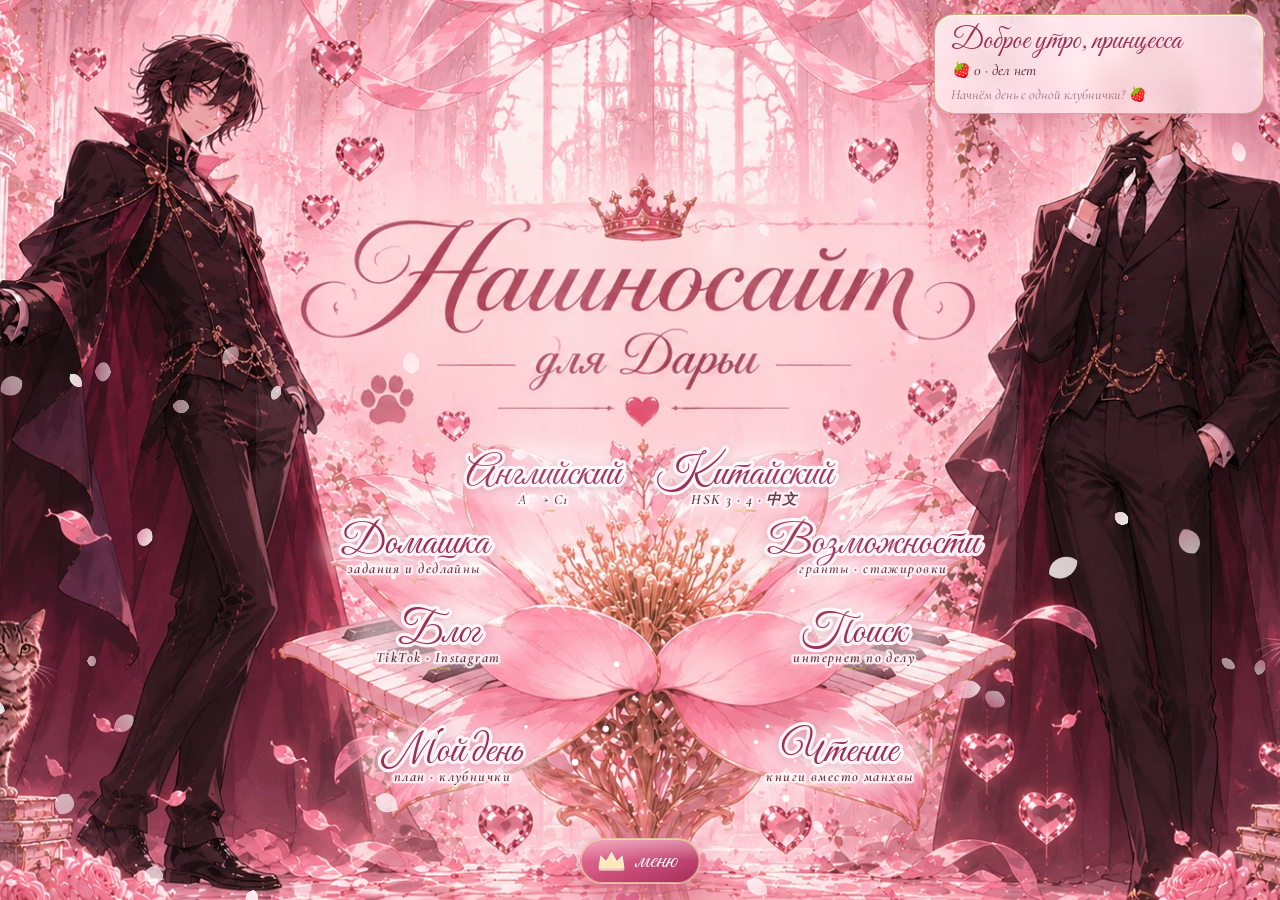
==== commit fc9969c8: "Новая версия сайта: главная, день, клубнички, English A2→C1, синхронизация Co-Authored-By: Claude Op" ====
--- a/nash-sait-dlya-telefona/index.html
+++ b/nash-sait-dlya-telefona/index.html
@@ -13,7 +13,7 @@
   <link rel="preconnect" href="https://fonts.googleapis.com">
   <link rel="preconnect" href="https://fonts.gstatic.com" crossorigin>
   <link href="https://fonts.googleapis.com/css2?family=Cormorant+Garamond:ital,wght@0,400;0,600;0,700;1,400;1,600;1,700&family=Great+Vibes&display=swap" rel="stylesheet">
-  <link rel="stylesheet" href="css/style.css?v=202611030148">
+  <link rel="stylesheet" href="css/style.css?v=202611031538">
 </head>
 <body class="home">
   <svg class="stage" viewBox="0 0 1672 941" preserveAspectRatio="xMidYMid slice" aria-label="Цветок с разделами">
@@ -40,22 +40,37 @@
     <g id="petals"></g>
   </svg>
 
-  <details class="today-chip">
-    <summary class="pill" id="todaySummary">Сегодня</summary>
-    <ul id="todayList"></ul>
-  </details>
+  <aside class="home-greet">
+    <a class="hg-main" href="section.html?s=plan">
+      <span class="hg-hello" id="hgHello">Добрый день</span>
+      <span class="hg-stats" id="hgStats"></span>
+    </a>
+    <details class="hg-more">
+      <summary id="todaySummary">дела на сегодня</summary>
+      <ul id="todayList"></ul>
+    </details>
+  </aside>
 
   <nav class="petal-list" id="petalList"></nav>
 
-  <div class="home-bar">
-    <a class="pill" href="section.html?s=plan">План на завтра</a>
+  <button class="home-menu-btn" id="menuBtn" aria-expanded="false" aria-controls="homeMenu">
+    <svg viewBox="0 0 34 24" aria-hidden="true"><path d="M3 20 L5 7 L11 13 L17 3 L23 13 L29 7 L31 20 Z"/><path d="M3 22 H31"/></svg>
+    <span>меню</span>
+  </button>
+  <div class="home-bar home-menu" id="homeMenu" hidden>
+    <a class="pill pill-main" href="section.html?s=plan">☾ Мой день</a>
+    <button class="pill pill-main" onclick="day.whatNow()">✦ Что мне делать?</button>
+    <button class="pill sos-pill" onclick="day.urge()">♥ SOS: залипаю</button>
+    <span class="menu-sep"></span>
     <button class="pill" data-export>Сохранить копию</button>
     <button class="pill" data-import>Загрузить копию</button>
   </div>
 
-  <script src="js/store.js?v=202611030148"></script>
-  <script src="js/discipline.js?v=202611030148"></script>
-  <script src="js/sections.js?v=202611030148"></script>
+  <script src="js/store.js?v=202611031538"></script>
+  <script src="js/sync.js?v=202611031538"></script>
+  <script src="js/discipline.js?v=202611031538"></script>
+  <script src="js/sections.js?v=202611031538"></script>
+  <script src="js/day.js?v=202611031538"></script>
   <script>
     // Где на картинке лежит каждый лепесток (в пикселях картинки 1672×941):
     // блик (cx, cy, rx, ry, наклон), подпись (lx, ly) и значок в медальоне.
@@ -68,6 +83,17 @@
       reading:  { cx: 1035, cy: 790, rx: 95, ry: 45, rot: -28, lx: 1045, ly: 790, icon: '❦' },
       plan:     { cx: 655,  cy: 790, rx: 95, ry: 45, rot: 28,  lx: 640,  ly: 790, icon: '☾' },
       popular:  { cx: 640,  cy: 670, rx: 85, ry: 36, rot: 12,  lx: 625,  ly: 665, icon: '★' }
+    };
+    // Красивые названия для цветка (в разделах остаются полные).
+    const LABELS = {
+      english: { name: 'Английский', sub: 'A2 → C1' },
+      chinese: { name: 'Китайский', sub: 'HSK 3 · 4 · 中文' },
+      ddz: { name: 'Домашка', sub: 'задания и дедлайны' },
+      abroad: { name: 'Возможности', sub: 'гранты · стажировки' },
+      ai: { name: 'Поиск', sub: 'интернет по делу' },
+      reading: { name: 'Чтение', sub: 'книги вместо манхвы' },
+      plan: { name: 'Мой день', sub: 'план · клубнички' },
+      popular: { name: 'Блог', sub: 'TikTok · Instagram' }
     };
     const NS = 'http://www.w3.org/2000/svg';
     const el = (tag, attrs, parent) => {
@@ -91,34 +117,17 @@
       el('path', { class: 'edge', d: almond }, g);
       el('path', { d: almond, fill: 'transparent' }, g);
 
-      // Подпись: мягкое световое облачко, медальон с иконкой, текст, золотой вензель.
+      // Подпись: каллиграфическое название и маленькая строка под ним, мягкий свет за ними.
+      const L = LABELS[s.id];
       const lg = el('g', { class: 'label-group' }, a);
-      const halo = el('ellipse', { class: 'label-halo', cy: p.ly, ry: 26, filter: 'url(#halo)' }, lg);
-      const medal = el('g', { class: 'medal' }, lg);
-      el('circle', { r: 17, class: 'medal-ring' }, medal);
-      el('circle', { r: 13, class: 'medal-core' }, medal);
-      el('text', { class: 'medal-icon' }, medal).textContent = p.icon;
-      const t = el('text', { class: 'label', y: p.ly }, lg);
-      t.textContent = s.petal;
-      const orn = el('path', { class: 'orn' }, lg);
-      const place = () => {
-        const w = t.getComputedTextLength();
-        const total = w + 44;
-        const left = p.lx - total / 2;
-        medal.setAttribute('transform', `translate(${left + 17} ${p.ly})`);
-        t.setAttribute('x', left + 44 + w / 2);
-        halo.setAttribute('cx', p.lx);
-        halo.setAttribute('rx', total / 2 + 26);
-        const ox = left + 44, oy = p.ly + 19;
-        orn.setAttribute('d', `M${ox},${oy} H${ox + w / 2 - 6} l6,-4 l6,4 l-6,4 l-6,-4 M${ox + w / 2 + 6},${oy} H${ox + w}`);
-        orn.style.transformOrigin = `${ox + w / 2}px ${oy}px`;
-      };
-      place();
-      document.fonts && document.fonts.ready.then(place);
+      el('ellipse', { class: 'label-halo', cx: p.lx, cy: p.ly + 2, rx: 96, ry: 34, filter: 'url(#halo)' }, lg);
+      el('text', { class: 'label', x: p.lx, y: p.ly - 4 }, lg).textContent = L.name;
+      el('text', { class: 'label-sub', x: p.lx, y: p.ly + 22 }, lg).textContent = L.sub;
+      el('path', { class: 'orn', d: `M${p.lx - 34},${p.ly + 34} H${p.lx - 6} l6,-4 l6,4 l-6,4 l-6,-4 M${p.lx + 6},${p.ly + 34} H${p.lx + 34}`, style: `transform-origin:${p.lx}px ${p.ly + 34}px` }, lg);
 
       const li = document.createElement('a');
       li.href = href;
-      li.textContent = s.petal;
+      li.innerHTML = '<b>' + LABELS[s.id].name + '</b><small>' + LABELS[s.id].sub + '</small>';
       list.appendChild(li);
     });
 
@@ -129,18 +138,26 @@
       el('circle', { class: 'sparkle', cx: x, cy: y, r, style: `animation-delay:${(Math.random() * 3).toFixed(2)}s;animation-duration:${(2 + Math.random() * 3).toFixed(2)}s` }, sp);
     }
 
-    // «Сегодня»: задачи из всех планеров на сегодняшний день.
-    const week = store.weekKey(), day = store.todayIndex();
-    const items = [];
-    SECTIONS.forEach((s) => store.get(s.id + ':planner:' + week, [[], [], [], [], [], [], []])[day]
-      .forEach((t) => !t.done && items.push([s.title, t.t])));
-    const tm = store.get('plan:tomorrow', null);
-    if (tm && tm.for === new Date().toLocaleDateString('sv-SE')) tm.items.forEach((t) => !t.done && items.push(['план', t.t]));
-    document.getElementById('todaySummary').textContent = items.length ? 'Дел на сегодня: ' + items.length + ' ♥' : 'Сегодня: дел пока нет';
-    document.getElementById('todayList').innerHTML = items.length
-      ? items.map(([a, b]) => `<li><i>${a}:</i> ${b.replace(/</g, '&lt;')}</li>`).join('')
-      : '<li>Загляни в лепесток «План и энергия» и набросай день.</li>';
+    // Приветствие и задачи дня из всех лепестков, событий и дедлайнов.
+    const g = day.greeting();
+    const items = day.todayItems().filter((i) => !i.done);
+    const st = discipline.stats();
+    document.getElementById('hgHello').textContent = g.hello + ', ' + g.name;
+    document.getElementById('hgStats').textContent = (st.streak ? '💋 ' + st.streak + ' · ' : '') + '🍓 ' + day.berries() + ' · ' + (items.length ? 'дел: ' + items.length : 'дел нет') ;
+    document.getElementById('todaySummary').textContent = items.length ? 'что сегодня ▾' : g.sub;
+
+    // Меню внизу: одна кнопка-корона вместо ряда пилюль.
+    const menuBtn = document.getElementById('menuBtn'), menu = document.getElementById('homeMenu');
+    const setMenu = (open) => { menu.hidden = !open; menuBtn.setAttribute('aria-expanded', open); menuBtn.classList.toggle('open', open); };
+    menuBtn.addEventListener('click', (e) => { e.stopPropagation(); setMenu(menu.hidden); });
+    document.addEventListener('click', (e) => { if (!menu.hidden && !menu.contains(e.target)) setMenu(false); });
+    const todayListEl = document.getElementById('todayList');
+    todayListEl.replaceChildren(...(items.length ? items : [{ t: g.sub }]).map((it) => {
+      const li = document.createElement('li');
+      li.textContent = (it.tag ? it.tag + ': ' : '') + it.t;
+      return li;
+    }));
   </script>
-  <script src="js/effects.js?v=202611030148"></script>
+  <script src="js/effects.js?v=202611031538"></script>
 </body>
 </html>
--- a/nash-sait-dlya-telefona/css/style.css
+++ b/nash-sait-dlya-telefona/css/style.css
@@ -733,3 +733,505 @@
   .scold-figure { flex: none; height: 200px; border-radius: 14px; }
   .scold-figure img { object-position: center 10%; }
 }
+
+/* ---------- Сегодня: квесты ---------- */
+.today-head { display: flex; gap: 14px; align-items: center; margin-bottom: 10px; }
+.ring { flex: none; width: 78px; height: 78px; border-radius: 50%; display: grid; place-items: center;
+  background: conic-gradient(var(--rose) calc(var(--p) * 1%), rgba(194, 68, 110, .12) 0); position: relative; }
+.ring::before { content: ''; position: absolute; inset: 8px; border-radius: 50%; background: var(--paper); }
+.ring b { position: relative; color: var(--rose-deep); font-size: 18px; }
+.hello { font-family: var(--script); font-size: 30px; line-height: 1.05; margin: 0; color: var(--rose-deep); }
+.today-stats { font-style: italic; color: var(--wine); margin: 4px 0; font-size: 16px; }
+.all-done { background: linear-gradient(90deg, #fde3ec, #fff3d6); border: 1px solid var(--gold); border-radius: 12px; padding: 8px 12px; text-align: center; font-style: italic; color: var(--rose-deep); }
+.main-quest { background: linear-gradient(135deg, #fff, #fbd9e5); border: 1px solid var(--gold); border-radius: 14px; padding: 8px 12px; margin: 8px 0; box-shadow: 0 6px 16px rgba(155, 47, 85, .12); }
+.mq-kicker, .q-kicker { margin: 6px 0 2px; font-style: italic; font-weight: 700; color: var(--rose-deep); font-size: 15px; }
+.main-quest .mq-kicker { margin-top: 0; }
+.quests { list-style: none; margin: 0; padding: 0; }
+.quests li { display: flex; align-items: center; gap: 6px; padding: 5px 0; border-bottom: 1px dotted rgba(195, 154, 85, .4); animation: slide-in .35s ease both; }
+.quests label { flex: 1; display: flex; gap: 8px; align-items: center; cursor: pointer; }
+.quests input { accent-color: var(--rose); width: 18px; height: 18px; flex: none; }
+.quests li.done span:not(.tag) { text-decoration: line-through; color: var(--muted); }
+.quests li.hot .tag { background: #f6c1c1; color: var(--late); }
+.main-quest .quests li { border: none; font-size: 19px; font-weight: 600; }
+.add-event input[type=time] { flex: 0 0 auto; width: 108px; }
+.add-event select { flex: 0 0 auto; }
+
+/* ---------- Расписание дня ---------- */
+.dv-head { display: flex; align-items: center; gap: 8px; justify-content: space-between; margin-bottom: 6px; }
+.dv-head b { text-transform: capitalize; text-align: center; flex: 1; }
+.dv-head .x { opacity: 1; font-size: 24px; color: var(--rose-deep); }
+.dv-head .btn-ghost { margin: 0; }
+.dv-untimed { display: flex; flex-wrap: wrap; gap: 5px; margin-bottom: 6px; }
+.dv-chip { font-size: 14px; padding: 3px 10px; border-radius: 99px; background: #fff; border: 1px solid rgba(195, 154, 85, .5); cursor: pointer; }
+.dv-chip.done { opacity: .55; text-decoration: line-through; }
+.dv-chip.hot { border-color: var(--late); color: var(--late); }
+.dv-scroll { height: 380px; overflow-y: auto; border: 1px solid rgba(195, 154, 85, .35); border-radius: 12px; background: rgba(255, 255, 255, .6); }
+.dv-grid { position: relative; margin-left: 50px; }
+.dv-hour { position: absolute; left: -50px; right: 0; border-top: 1px solid rgba(195, 154, 85, .25); }
+.dv-hour span { position: absolute; left: 6px; top: -9px; font-size: 12px; color: var(--muted); background: var(--paper); padding: 0 2px; }
+.dv-event { position: absolute; left: 4px; right: 6px; border-radius: 8px; background: linear-gradient(135deg, #f7b9cd, #ef8fb0); color: var(--wine); padding: 2px 8px; font-size: 14px; overflow: hidden; display: flex; justify-content: space-between; align-items: flex-start; box-shadow: 0 2px 8px rgba(155, 47, 85, .2); border-left: 4px solid var(--rose-deep); }
+.dv-event label { display: flex; gap: 6px; align-items: center; cursor: pointer; }
+.dv-event input { accent-color: var(--rose-deep); }
+.dv-event.done { background: #eadde1; border-left-color: var(--muted); text-decoration: line-through; color: var(--muted); }
+.dv-event .x { opacity: .7; }
+.dv-now { position: absolute; left: -6px; right: 0; height: 2px; background: #e0245e; z-index: 2; }
+.dv-now::before { content: ''; position: absolute; left: -4px; top: -4px; width: 10px; height: 10px; border-radius: 50%; background: #e0245e; }
+
+/* Календарь: кнопки-дни и точки событий */
+button.cal-day { font: inherit; color: inherit; cursor: pointer; padding: 0; }
+.cal-day.sel { box-shadow: 0 0 0 2px var(--rose-deep) inset; }
+.ev-dots { position: absolute; bottom: 1px; right: 4px; color: var(--rose-deep); font-size: 14px; letter-spacing: -2px; line-height: 1; }
+.cal-day.on .ev-dots { color: #fff; }
+
+/* ---------- Клубничный фокус ---------- */
+.focus .clock:empty::before { content: '40:00'; }
+.focus .modes { display: grid; grid-template-columns: 1fr 1fr; gap: 6px; margin-top: 8px; }
+.focus .modes .btn-ghost, .focus .modes .btn { margin: 0; }
+.focus > input { width: 100%; margin-top: 6px; }
+.berry-row { display: flex; flex-wrap: wrap; gap: 2px; justify-content: center; margin: 10px 0 2px; font-size: 22px; }
+.berry-row span { filter: grayscale(1) opacity(.3); transition: filter .4s; }
+.berry-row span.on { filter: none; animation: pop-in .4s cubic-bezier(.3, 1.6, .5, 1); }
+.tiers { display: flex; gap: 6px; justify-content: center; flex-wrap: wrap; }
+.tiers span { font-size: 14px; border: 1px dashed var(--gold); border-radius: 99px; padding: 1px 10px; font-style: italic; }
+.tiers span.on { background: var(--rose); color: #fff; border-style: solid; border-color: var(--rose); }
+.focus-float { position: fixed; right: 16px; bottom: 64px; z-index: 70; font-size: 17px; font-weight: 700; font-variant-numeric: tabular-nums; box-shadow: 0 8px 20px rgba(155, 47, 85, .25); }
+.btn.big { width: 100%; font-size: 20px; padding: 12px; }
+
+/* «Что мне делать?» и выговор: прозрачная фигура без чёрной рамки */
+.scold-figure.clear, .scold-figure:has(img[src$=".png"]) { background: radial-gradient(ellipse at 50% 85%, rgba(194, 68, 110, .25), transparent 70%); border: none; box-shadow: none; border-radius: 0; }
+.scold-figure.clear img, .scold-figure img[src$=".png"] { object-fit: contain; object-position: center bottom; filter: drop-shadow(0 10px 18px rgba(74, 20, 36, .35)); }
+.wn-task { font-size: 20px; font-weight: 700; color: var(--wine); margin: 4px 0 0; }
+
+/* ---------- Большой приз ---------- */
+.prize-wrap { position: fixed; inset: 0; z-index: 95; display: flex; align-items: center; justify-content: center; padding: 16px; overflow: hidden;
+  background: radial-gradient(ellipse at center, rgba(255, 240, 246, .96), rgba(246, 190, 210, .97)); animation: fx-page-in .6s ease; }
+.prize-wrap.out { transition: opacity .5s; opacity: 0; }
+.prize-boy { position: absolute; bottom: 0; height: min(92vh, 900px); filter: drop-shadow(0 20px 40px rgba(74, 20, 36, .35)); pointer-events: none; }
+.prize-boy.left { left: max(-40px, 2vw); animation: boy-left 1.1s cubic-bezier(.2, .8, .2, 1); }
+.prize-boy.right { right: max(-40px, 2vw); animation: boy-right 1.1s cubic-bezier(.2, .8, .2, 1); }
+@keyframes boy-left { from { transform: translateX(-60%); opacity: 0; } }
+@keyframes boy-right { from { transform: translateX(60%); opacity: 0; } }
+.prize-card { position: relative; z-index: 2; width: min(560px, 100%); text-align: center; background: rgba(255, 247, 249, .9); border: 1px solid var(--gold); border-radius: 24px; padding: 22px; box-shadow: 0 30px 80px rgba(74, 20, 36, .3); animation: pop-in .8s .3s cubic-bezier(.3, 1.5, .5, 1) both; }
+.prize-kicker { margin: 0; letter-spacing: 3px; text-transform: uppercase; font-size: 13px; color: var(--gold); font-weight: 700; }
+.prize-card h2 { font-family: var(--script); font-weight: 400; font-size: clamp(38px, 6vw, 58px); line-height: 1.05; margin: 4px 0; color: var(--rose-deep); }
+.prize-stats { font-size: 20px; font-style: italic; color: var(--wine); }
+.prize-lines p { margin: 6px 0; }
+.polaroids { display: flex; justify-content: center; gap: 10px; margin: 14px 0; flex-wrap: wrap; }
+.polaroids figure { margin: 0; background: #fff; padding: 6px 6px 4px; box-shadow: 0 8px 20px rgba(74, 20, 36, .25); transform: rotate(var(--r)); }
+.polaroids img { width: 110px; height: 110px; object-fit: cover; display: block; }
+.polaroids figcaption { font-family: var(--script); font-size: 20px; color: var(--rose-deep); }
+@media (max-width: 760px) { .prize-boy { height: 48vh; opacity: .55; } }
+
+/* ---------- English ---------- */
+.frames { margin: 6px 0; padding-left: 18px; }
+.frames li { margin: 4px 0; font-style: italic; }
+.count-inline { font-style: italic; color: var(--muted); align-self: center; }
+.card select { padding: 6px 8px; border: 1px solid rgba(195, 154, 85, .55); border-radius: 10px; background: #fff; max-width: 100%; }
+#write select { width: 100%; margin-bottom: 6px; }
+
+/* ---------- SOS и синхронизация ---------- */
+.urge-grid { display: grid; grid-template-columns: repeat(auto-fit, minmax(140px, 1fr)); gap: 8px; margin: 10px 0; }
+.btn.sos, .sos-pill { background: linear-gradient(180deg, #e8577f, #a3264f); color: #fff; border-color: transparent; }
+.breath-ball { width: 110px; height: 110px; margin: 6px auto; border-radius: 50%; display: grid; place-items: center;
+  background: radial-gradient(circle at 35% 30%, #fff, #f6b6cb 60%, #e57da3); box-shadow: 0 0 30px rgba(229, 125, 163, .5);
+  animation: breath 16s ease-in-out infinite; }
+.breath-ball span { font-style: italic; color: var(--wine); font-weight: 700; }
+@keyframes breath { 0% { transform: scale(.7); } 25% { transform: scale(1.1); } 50% { transform: scale(1.1); } 75% { transform: scale(.7); } 100% { transform: scale(.7); } }
+.sync-pill.sync-bad { border-color: var(--late); color: var(--late); }
+.sync-steps { padding-left: 20px; margin: 8px 0; }
+.sync-steps li { margin: 6px 0; }
+.sync-panel { width: min(560px, 100%); }
+
+/* =========================================================
+   Кнопки: драгоценные, жемчужные и стеклянные
+   ========================================================= */
+.btn, .btn-ghost, .pill, .trainer-btn, .day-tabs button, .trainer-tabs button, .stepper button, .units button, .dot, .petal-nav a {
+  position: relative;
+  overflow: hidden;
+  isolation: isolate;
+  -webkit-tap-highlight-color: transparent;
+}
+
+/* Главная кнопка — розовый рубин с золотой каймой */
+.btn {
+  border: 1px solid #f7c6d6;
+  border-radius: 14px;
+  padding: 9px 20px;
+  font-weight: 700;
+  letter-spacing: .3px;
+  color: #fff;
+  text-shadow: 0 1px 2px rgba(90, 20, 45, .45);
+  background:
+    linear-gradient(180deg, rgba(255, 255, 255, .38), rgba(255, 255, 255, 0) 48%),
+    linear-gradient(160deg, #f07aa0 0%, #d9497a 45%, #a72a57 100%);
+  box-shadow:
+    inset 0 0 0 1px rgba(232, 207, 159, .75),
+    inset 0 -3px 6px rgba(120, 20, 55, .35),
+    0 6px 16px rgba(167, 42, 87, .35),
+    0 1px 0 rgba(255, 255, 255, .6);
+  transition: transform .25s cubic-bezier(.3, 1.6, .5, 1), box-shadow .25s, filter .25s;
+}
+.btn:hover {
+  transform: translateY(-2px) scale(1.03);
+  filter: brightness(1.06) saturate(1.1);
+  box-shadow:
+    inset 0 0 0 1px rgba(255, 236, 190, .95),
+    inset 0 -3px 6px rgba(120, 20, 55, .3),
+    0 10px 26px rgba(217, 73, 122, .45),
+    0 0 18px rgba(255, 170, 200, .55);
+}
+.btn:active { transform: translateY(1px) scale(.97); box-shadow: inset 0 2px 8px rgba(90, 20, 45, .45), 0 2px 6px rgba(167, 42, 87, .3); }
+.btn::before {
+  content: '♥';
+  position: absolute;
+  right: 8px; top: 3px;
+  font-size: 10px;
+  color: rgba(255, 255, 255, .7);
+  animation: btn-heart 2.4s ease-in-out infinite;
+  pointer-events: none;
+}
+@keyframes btn-heart { 0%, 100% { opacity: .25; transform: scale(.8); } 50% { opacity: .9; transform: scale(1.15); } }
+
+/* Вторичная кнопка — жемчуг с золотой ниткой */
+.btn-ghost {
+  border: 1px solid rgba(195, 154, 85, .7);
+  border-radius: 14px;
+  padding: 7px 14px;
+  font-style: italic;
+  font-size: 16px;
+  color: var(--wine);
+  background:
+    linear-gradient(180deg, rgba(255, 255, 255, .95), rgba(255, 255, 255, .4) 50%, rgba(255, 255, 255, .7)),
+    linear-gradient(135deg, #fff5f8, #fbdbe6 60%, #fff3e0);
+  box-shadow: inset 0 1px 0 #fff, inset 0 -2px 4px rgba(195, 154, 85, .18), 0 3px 10px rgba(155, 47, 85, .12);
+  transition: transform .25s cubic-bezier(.3, 1.6, .5, 1), box-shadow .25s, background .3s, color .25s;
+}
+.btn-ghost:hover {
+  transform: translateY(-2px);
+  color: var(--rose-deep);
+  border-color: var(--gold);
+  background:
+    linear-gradient(180deg, rgba(255, 255, 255, .95), rgba(255, 255, 255, .3) 50%, rgba(255, 255, 255, .6)),
+    linear-gradient(135deg, #ffe9f0, #f8c9d8 60%, #ffe8c8);
+  box-shadow: inset 0 1px 0 #fff, 0 8px 18px rgba(194, 68, 110, .22), 0 0 14px rgba(232, 207, 159, .6);
+}
+.btn-ghost:active { transform: scale(.97); }
+.btn-ghost.on, .know.on { color: #fff; border-color: #f7c6d6; background: linear-gradient(160deg, #f07aa0, #c2446e); }
+
+/* Пилюли и навигация — розовое стекло */
+.pill, .petal-nav a {
+  border: 1px solid rgba(195, 154, 85, .75);
+  border-radius: 999px;
+  background:
+    linear-gradient(180deg, rgba(255, 255, 255, .9), rgba(255, 255, 255, .45) 55%, rgba(255, 230, 238, .7));
+  box-shadow: inset 0 1px 0 #fff, 0 4px 14px rgba(155, 47, 85, .18);
+  backdrop-filter: blur(6px) saturate(1.3);
+  -webkit-backdrop-filter: blur(6px) saturate(1.3);
+  color: var(--wine);
+  transition: transform .25s cubic-bezier(.3, 1.6, .5, 1), box-shadow .25s, background .3s, color .25s;
+}
+.pill:hover, .petal-nav a:hover {
+  transform: translateY(-2px);
+  color: #fff;
+  background: linear-gradient(160deg, #f07aa0, #c2446e);
+  box-shadow: 0 8px 20px rgba(194, 68, 110, .35), 0 0 16px rgba(255, 170, 200, .6);
+}
+.petal-nav a.on { color: #fff; background: linear-gradient(160deg, #f07aa0, #a72a57); box-shadow: inset 0 0 0 1px rgba(232, 207, 159, .8), 0 6px 16px rgba(167, 42, 87, .35); }
+.btn.sos, .sos-pill { background: linear-gradient(180deg, rgba(255,255,255,.3), transparent 50%), linear-gradient(160deg, #ff6f95, #c21f52); color: #fff; animation: sos-pulse 2.2s ease-in-out infinite; }
+@keyframes sos-pulse { 0%, 100% { box-shadow: 0 0 0 0 rgba(224, 36, 94, .45), 0 6px 16px rgba(167, 42, 87, .35); } 50% { box-shadow: 0 0 0 10px rgba(224, 36, 94, 0), 0 6px 16px rgba(167, 42, 87, .35); } }
+
+/* Карточки-кнопки (тренажёры, сайты, варианты) */
+.trainer-btn {
+  border: 1px solid rgba(195, 154, 85, .8);
+  border-radius: 18px;
+  background:
+    radial-gradient(circle at 15% 10%, rgba(255, 255, 255, .95), transparent 45%),
+    linear-gradient(150deg, #fff, #fde4ec 55%, #f7c3d4);
+  box-shadow: inset 0 1px 0 #fff, inset 0 0 0 3px rgba(255, 255, 255, .5), 0 6px 18px rgba(155, 47, 85, .15);
+  transform: perspective(600px) rotateX(var(--rx, 0deg)) rotateY(var(--ry, 0deg));
+  transition: transform .2s ease, box-shadow .25s;
+}
+.trainer-btn:hover { box-shadow: inset 0 1px 0 #fff, 0 14px 30px rgba(194, 68, 110, .28), 0 0 0 2px rgba(232, 207, 159, .6); }
+.trainer-btn b::after { content: ' ›'; color: var(--rose); transition: margin .25s; }
+.trainer-btn:hover b::after { margin-left: 4px; }
+
+/* Мелкие кнопки: дни, уровни, юниты, шаги */
+.day-tabs button, .trainer-tabs button {
+  border: 1px solid rgba(195, 154, 85, .65);
+  background: linear-gradient(180deg, #fff, #fdeef3);
+  box-shadow: inset 0 1px 0 #fff, 0 2px 6px rgba(155, 47, 85, .1);
+  transition: transform .2s cubic-bezier(.3, 1.6, .5, 1), background .25s, color .2s;
+}
+.day-tabs button:hover, .trainer-tabs button:hover { transform: translateY(-1px); background: linear-gradient(180deg, #fff, #fbd9e5); }
+.day-tabs button.on, .trainer-tabs button.on { color: #fff; border-color: #f7c6d6; background: linear-gradient(160deg, #f07aa0, #c2446e); box-shadow: 0 4px 12px rgba(194, 68, 110, .35); }
+.stepper button { background: linear-gradient(180deg, #fff, #fbdbe6); box-shadow: inset 0 1px 0 #fff, 0 2px 6px rgba(155, 47, 85, .15); transition: transform .2s cubic-bezier(.3, 1.6, .5, 1); }
+.stepper button:hover { transform: scale(1.15); }
+.units button { transition: transform .2s cubic-bezier(.3, 1.6, .5, 1), background .2s; }
+.units button:hover { transform: scale(1.12); background: #fde4ec; }
+.units button.on { background: linear-gradient(160deg, #f07aa0, #c2446e); box-shadow: 0 2px 8px rgba(194, 68, 110, .4); }
+.dot.on { background: radial-gradient(circle at 35% 30%, #ff9fbf, #c2446e); box-shadow: 0 0 10px rgba(194, 68, 110, .5); }
+.x { transition: transform .2s, opacity .2s, color .2s; }
+.x:hover { transform: rotate(90deg) scale(1.2); }
+
+/* Чекбоксы — сердечки */
+input[type=checkbox] {
+  -webkit-appearance: none;
+  appearance: none;
+  width: 20px !important; height: 20px !important;
+  flex: none;
+  margin: 0;
+  border-radius: 7px;
+  border: 1.5px solid var(--gold);
+  background: linear-gradient(180deg, #fff, #fdeef3);
+  box-shadow: inset 0 1px 2px rgba(155, 47, 85, .12);
+  cursor: pointer;
+  transition: transform .25s cubic-bezier(.3, 1.6, .5, 1), background .25s, border-color .25s;
+  vertical-align: middle;
+}
+input[type=checkbox]:hover { transform: scale(1.12); border-color: var(--rose); }
+input[type=checkbox]:checked {
+  border-color: #f7c6d6;
+  background:
+    url("data:image/svg+xml,%3Csvg xmlns='http://www.w3.org/2000/svg' viewBox='0 0 20 20'%3E%3Cpath d='M10 16.5s-6-3.7-6-8A3.3 3.3 0 0 1 10 6.6 3.3 3.3 0 0 1 16 8.5c0 4.3-6 8-6 8z' fill='%23fff'/%3E%3C/svg%3E") center / 15px no-repeat,
+    linear-gradient(160deg, #f07aa0, #c2446e);
+  box-shadow: 0 0 10px rgba(194, 68, 110, .45);
+  animation: check-pop .4s cubic-bezier(.3, 1.6, .5, 1);
+}
+@keyframes check-pop { 0% { transform: scale(.6); } 60% { transform: scale(1.25); } 100% { transform: scale(1); } }
+
+/* Поля ввода — мягкое свечение */
+.add-row input, .card textarea, .card > input, .search, .card select, .quiz-inputs input {
+  transition: border-color .25s, box-shadow .3s, background .3s;
+}
+.add-row input:focus, .card textarea:focus, .card > input:focus, .search:focus, .card select:focus, .quiz-inputs input:focus {
+  outline: none;
+  border-color: var(--rose);
+  background: #fff;
+  box-shadow: 0 0 0 3px rgba(194, 68, 110, .15), 0 0 18px rgba(255, 170, 200, .45);
+}
+
+/* Волна от нажатия */
+.ripple {
+  position: absolute;
+  border-radius: 50%;
+  pointer-events: none;
+  transform: translate(-50%, -50%) scale(0);
+  background: radial-gradient(circle, rgba(255, 255, 255, .85), rgba(255, 210, 225, .4) 45%, transparent 70%);
+  animation: ripple .65s ease-out forwards;
+  z-index: 1;
+}
+@keyframes ripple { to { transform: translate(-50%, -50%) scale(1); opacity: 0; } }
+
+/* =========================================================
+   Больше эффектов
+   ========================================================= */
+/* Карточки: лёгкое свечение кромки при наведении */
+.card { transition: transform .35s ease, filter .35s ease; }
+.card::before {
+  content: '';
+  position: absolute;
+  inset: -10px -12px;
+  border-radius: 16px;
+  pointer-events: none;
+  opacity: 0;
+  background: radial-gradient(500px circle at var(--mx, 50%) var(--my, 0%), rgba(255, 200, 220, .35), transparent 45%);
+  transition: opacity .4s;
+  z-index: -1;
+}
+.card:hover::before { opacity: 1; }
+
+/* Блики-искорки, которые вспыхивают на страницах */
+.glint {
+  position: absolute;
+  width: 18px; height: 18px;
+  pointer-events: none;
+  z-index: 3;
+  background: radial-gradient(circle, #fff 0 18%, transparent 20%),
+    conic-gradient(from 0deg, transparent 0 40deg, rgba(255,255,255,.95) 45deg, transparent 50deg 130deg, rgba(255,255,255,.95) 135deg, transparent 140deg 220deg, rgba(255,255,255,.95) 225deg, transparent 230deg 310deg, rgba(255,255,255,.95) 315deg, transparent 320deg);
+  filter: drop-shadow(0 0 4px rgba(255, 200, 120, .9));
+  animation: glint 1.4s ease-in-out forwards;
+}
+@keyframes glint { 0% { transform: scale(0) rotate(0); opacity: 0; } 45% { transform: scale(1.1) rotate(45deg); opacity: 1; } 100% { transform: scale(0) rotate(90deg); opacity: 0; } }
+
+/* Боке — мягкие огоньки за книгой */
+.bokeh { position: fixed; inset: 0; z-index: 0; pointer-events: none; overflow: hidden; }
+.bokeh span {
+  position: absolute;
+  border-radius: 50%;
+  background: radial-gradient(circle, rgba(255, 255, 255, .7), rgba(255, 190, 210, .25) 50%, transparent 70%);
+  filter: blur(2px);
+  animation: bokeh-float var(--t, 14s) ease-in-out infinite alternate;
+  animation-delay: var(--d, 0s);
+}
+@keyframes bokeh-float { from { transform: translate(0, 0) scale(1); opacity: .35; } to { transform: translate(var(--x, 40px), var(--y, -60px)) scale(1.3); opacity: .85; } }
+
+/* Полоски прогресса: бегущие блёстки */
+.bar { height: 10px; box-shadow: inset 0 1px 3px rgba(155, 47, 85, .15); }
+.bar i {
+  background:
+    repeating-linear-gradient(115deg, rgba(255, 255, 255, .35) 0 6px, transparent 6px 14px),
+    linear-gradient(90deg, var(--gold), #f07aa0, var(--rose));
+  background-size: 28px 100%, 100% 100%;
+  animation: bar-move 1.2s linear infinite;
+}
+@keyframes bar-move { to { background-position: 28px 0, 0 0; } }
+
+/* Заголовки карточек: сердечко перед названием бьётся */
+.card h3::before { content: '❦ '; font-family: var(--serif); font-size: 22px; color: var(--gold); display: inline-block; animation: heartbeat 3s ease-in-out infinite; }
+.collapsible h3::before { content: '▸ '; animation: none; }
+.collapsible.open h3::before { content: '▾ '; }
+.page-head h1 { animation: title-glow 5s ease-in-out infinite, title-float 6s ease-in-out infinite; }
+@keyframes title-float { 50% { transform: translateY(-3px); } }
+
+/* Страница-книга: золотые уголки мерцают */
+.page::after {
+  content: '';
+  position: absolute;
+  width: 46px; height: 46px;
+  top: 6px; left: 6px;
+  border-top: 2px solid var(--gold);
+  border-left: 2px solid var(--gold);
+  border-radius: 10px 0 0 0;
+  opacity: .6;
+  animation: corner-glow 4s ease-in-out infinite;
+  pointer-events: none;
+}
+.page.right::after { left: auto; right: 6px; border-left: none; border-right: 2px solid var(--gold); border-radius: 0 10px 0 0; animation-delay: -2s; }
+@keyframes corner-glow { 50% { opacity: 1; filter: drop-shadow(0 0 6px rgba(232, 180, 100, .9)); } }
+
+/* Ссылки-карточки: наклон */
+.links a { transform: perspective(600px) rotateX(var(--rx, 0deg)) rotateY(var(--ry, 0deg)) translateX(var(--tx, 0)); }
+.links a:hover { --tx: 3px; box-shadow: 0 8px 20px rgba(194, 68, 110, .18); }
+
+.fx-off .bokeh, .fx-off .glint { display: none; }
+@media (prefers-reduced-motion: reduce) { .bokeh, .glint, .ripple { display: none; } }
+
+/* Нижняя панель главной: кнопки в одну-две аккуратные строки */
+.pill { white-space: nowrap; }
+.home-bar { flex-wrap: wrap; justify-content: center; width: max-content; max-width: calc(100vw - 32px); gap: 8px; row-gap: 6px; }
+.home-bar .pill { padding: 6px 14px; font-size: 15px; }
+
+/* =========================================================
+   Главная, новая: каллиграфия на лепестках, карточка-приветствие, меню-корона
+   ========================================================= */
+.petal-hit .label {
+  font-family: var(--script);
+  font-weight: 400;
+  font-style: normal;
+  font-size: 44px;
+  letter-spacing: 0;
+  fill: var(--rose-deep);
+  paint-order: stroke;
+  stroke: rgba(255, 248, 251, .95);
+  stroke-width: 7px;
+  stroke-linejoin: round;
+  filter: drop-shadow(0 2px 6px rgba(155, 47, 85, .25));
+  transition: fill .35s ease;
+}
+.petal-hit .label-sub {
+  font-family: var(--serif);
+  font-size: 15px;
+  font-weight: 600;
+  font-style: italic;
+  letter-spacing: 1.5px;
+  text-anchor: middle;
+  dominant-baseline: central;
+  fill: var(--wine);
+  paint-order: stroke;
+  stroke: rgba(255, 248, 251, .95);
+  stroke-width: 5px;
+  stroke-linejoin: round;
+  opacity: .85;
+  pointer-events: none;
+  transition: opacity .3s, fill .3s;
+}
+.label-halo { fill: #fff6f9; opacity: .55; }
+.petal-hit:hover .label, .petal-hit:focus-visible .label { fill: #d4376b; }
+.petal-hit:hover .label-sub { opacity: 1; fill: var(--rose-deep); }
+.petal-hit:hover .label-halo { opacity: .9; }
+.petal-hit .label-group { transform-box: fill-box; transform-origin: center; }
+.petal-hit:hover .label-group { animation: label-pop .5s cubic-bezier(.3, 1.6, .5, 1) forwards; }
+@keyframes label-pop { to { transform: scale(1.1) translateY(-3px); } }
+
+/* Карточка-приветствие справа сверху */
+.home .streak-chip, .home .today-chip { display: none; }
+.home-greet {
+  position: fixed;
+  top: 14px; right: 16px;
+  z-index: 6;
+  width: min(330px, calc(100vw - 32px));
+  border-radius: 20px;
+  padding: 10px 16px 8px;
+  background: linear-gradient(160deg, rgba(255, 255, 255, .82), rgba(255, 228, 238, .72));
+  border: 1px solid rgba(195, 154, 85, .75);
+  box-shadow: inset 0 1px 0 #fff, 0 10px 30px rgba(155, 47, 85, .2);
+  backdrop-filter: blur(10px) saturate(1.3);
+  -webkit-backdrop-filter: blur(10px) saturate(1.3);
+  animation: greet-in .8s cubic-bezier(.2, .8, .2, 1) both .3s;
+}
+@keyframes greet-in { from { opacity: 0; transform: translateY(-14px); } }
+.hg-main { display: block; text-decoration: none; }
+.hg-hello { display: block; font-family: var(--script); font-size: 30px; line-height: 1.1; color: var(--rose-deep); }
+.hg-stats { display: block; font-style: italic; font-size: 15px; color: var(--wine); margin-top: 2px; }
+.hg-more summary { list-style: none; cursor: pointer; font-size: 14px; font-style: italic; color: var(--muted); margin-top: 4px; }
+.hg-more summary::-webkit-details-marker { display: none; }
+.hg-more ul { margin: 6px 0 2px; padding-left: 18px; font-size: 15px; max-height: 40vh; overflow: auto; }
+.hg-more li { margin: 3px 0; }
+
+/* Кнопка-корона и всплывающее меню */
+.home-menu-btn {
+  position: fixed;
+  left: 50%; bottom: 16px;
+  transform: translateX(-50%);
+  z-index: 7;
+  display: flex; align-items: center; gap: 8px;
+  padding: 9px 22px 9px 16px;
+  border-radius: 999px;
+  border: 1px solid rgba(232, 207, 159, .9);
+  color: #fff;
+  font-family: var(--script);
+  font-size: 26px;
+  line-height: 1;
+  background: linear-gradient(180deg, rgba(255, 255, 255, .35), transparent 50%), linear-gradient(160deg, #f07aa0, #a72a57);
+  box-shadow: inset 0 0 0 1px rgba(255, 236, 190, .6), 0 10px 26px rgba(167, 42, 87, .4), 0 0 24px rgba(255, 170, 200, .5);
+  cursor: pointer;
+  transition: transform .3s cubic-bezier(.3, 1.6, .5, 1), box-shadow .3s;
+  animation: menu-glow 3s ease-in-out infinite;
+}
+.home-menu-btn svg { width: 30px; height: 22px; fill: #ffe9b8; stroke: #fff3d6; stroke-width: 1.4; transition: transform .4s cubic-bezier(.3, 1.6, .5, 1); }
+.home-menu-btn:hover { transform: translateX(-50%) translateY(-3px) scale(1.05); }
+.home-menu-btn.open svg { transform: rotate(-12deg) scale(1.15); }
+@keyframes menu-glow { 50% { box-shadow: inset 0 0 0 1px rgba(255, 236, 190, .8), 0 10px 26px rgba(167, 42, 87, .4), 0 0 36px rgba(255, 170, 200, .8); } }
+
+.home-bar.home-menu {
+  bottom: 76px;
+  display: grid;
+  grid-template-columns: 1fr 1fr;
+  gap: 8px;
+  width: min(420px, calc(100vw - 32px));
+  max-width: none;
+  padding: 14px;
+  border-radius: 22px;
+  background: linear-gradient(160deg, rgba(255, 250, 252, .92), rgba(255, 226, 236, .9));
+  border: 1px solid rgba(195, 154, 85, .75);
+  box-shadow: 0 20px 50px rgba(74, 20, 36, .3);
+  backdrop-filter: blur(12px);
+  -webkit-backdrop-filter: blur(12px);
+  animation: menu-in .4s cubic-bezier(.2, .9, .3, 1.2);
+  transform-origin: 50% 100%;
+}
+.home-bar.home-menu[hidden] { display: none !important; }
+@keyframes menu-in { from { opacity: 0; transform: translateX(-50%) translateY(14px) scale(.92); } to { transform: translateX(-50%); } }
+.home-menu .pill { width: 100%; text-align: center; padding: 9px 10px; font-size: 15px; }
+.home-menu .pill-main, .home-menu .sos-pill { grid-column: span 2; font-size: 17px; font-weight: 700; }
+.home-menu .pill-main { color: #fff; background: linear-gradient(180deg, rgba(255,255,255,.3), transparent 50%), linear-gradient(160deg, #f07aa0, #c2446e); }
+.menu-sep { grid-column: span 2; height: 1px; background: linear-gradient(90deg, transparent, var(--gold), transparent); margin: 2px 0; }
+
+/* Телефон: лепестки-карточки с каллиграфией */
+@media (max-width: 760px), (max-aspect-ratio: 1/1) {
+  .petal-list a { display: flex; flex-direction: column; gap: 0; padding: 12px 8px 10px; }
+  .petal-list a b { font-family: var(--script); font-weight: 400; font-style: normal; font-size: 30px; line-height: 1.05; color: var(--rose-deep); }
+  .petal-list a small { font-size: 13px; font-style: italic; color: var(--wine); opacity: .8; }
+  .petal-list { padding-bottom: 110px; }
+  .home-greet { top: 10px; right: 16px; left: 16px; width: auto; }
+}
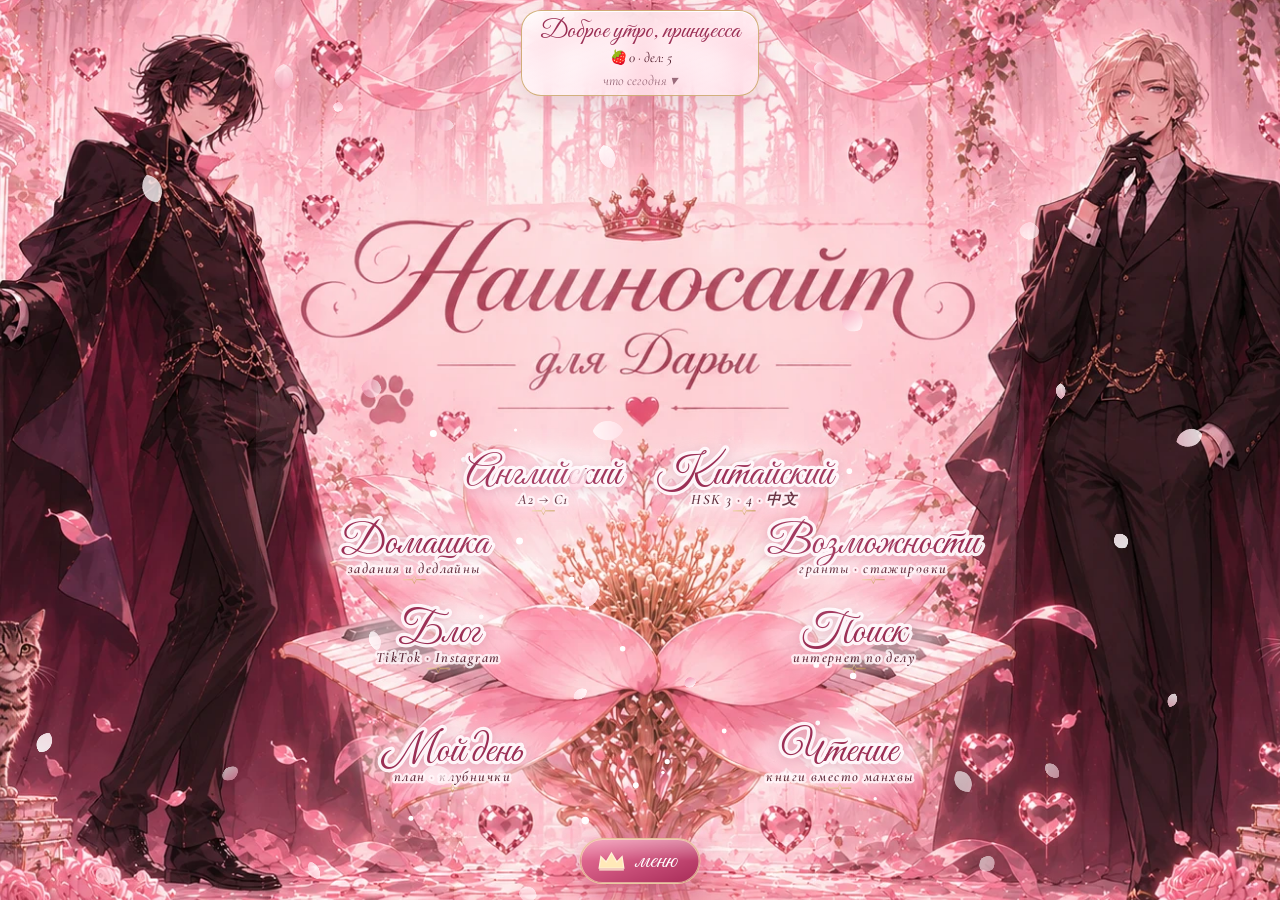
==== commit f70c5b8c: "Обязательное каждый день, поцелуй за полный день, меньше лагов, приветствие по центру Co-Authored-By" ====
--- a/nash-sait-dlya-telefona/index.html
+++ b/nash-sait-dlya-telefona/index.html
@@ -13,7 +13,7 @@
   <link rel="preconnect" href="https://fonts.googleapis.com">
   <link rel="preconnect" href="https://fonts.gstatic.com" crossorigin>
   <link href="https://fonts.googleapis.com/css2?family=Cormorant+Garamond:ital,wght@0,400;0,600;0,700;1,400;1,600;1,700&family=Great+Vibes&display=swap" rel="stylesheet">
-  <link rel="stylesheet" href="css/style.css?v=202611031538">
+  <link rel="stylesheet" href="css/style.css?v=202611032254">
 </head>
 <body class="home">
   <svg class="stage" viewBox="0 0 1672 941" preserveAspectRatio="xMidYMid slice" aria-label="Цветок с разделами">
@@ -66,11 +66,11 @@
     <button class="pill" data-import>Загрузить копию</button>
   </div>
 
-  <script src="js/store.js?v=202611031538"></script>
-  <script src="js/sync.js?v=202611031538"></script>
-  <script src="js/discipline.js?v=202611031538"></script>
-  <script src="js/sections.js?v=202611031538"></script>
-  <script src="js/day.js?v=202611031538"></script>
+  <script src="js/store.js?v=202611032254"></script>
+  <script src="js/sync.js?v=202611032254"></script>
+  <script src="js/discipline.js?v=202611032254"></script>
+  <script src="js/sections.js?v=202611032254"></script>
+  <script src="js/day.js?v=202611032254"></script>
   <script>
     // Где на картинке лежит каждый лепесток (в пикселях картинки 1672×941):
     // блик (cx, cy, rx, ry, наклон), подпись (lx, ly) и значок в медальоне.
@@ -158,6 +158,6 @@
       return li;
     }));
   </script>
-  <script src="js/effects.js?v=202611031538"></script>
+  <script src="js/effects.js?v=202611032254"></script>
 </body>
 </html>
--- a/nash-sait-dlya-telefona/css/style.css
+++ b/nash-sait-dlya-telefona/css/style.css
@@ -1235,3 +1235,35 @@
   .petal-list { padding-bottom: 110px; }
   .home-greet { top: 10px; right: 16px; left: 16px; width: auto; }
 }
+
+/* ---------- Облегчение: меньше перерисовок, без тормозов ---------- */
+.card h3 { animation: none; }
+.page-head h1 { animation: title-float 6s ease-in-out infinite; text-shadow: 0 0 14px rgba(232, 180, 120, .35); }
+@keyframes corner-glow { 50% { opacity: 1; } }
+.pill, .petal-nav a { backdrop-filter: none; -webkit-backdrop-filter: none; background: linear-gradient(180deg, rgba(255,255,255,.96), rgba(255,236,243,.92)); }
+.home-menu-btn { animation: none; }
+.bar i { animation-duration: 2.5s; }
+.card::before { display: none; }
+.card { transition: none; }
+.flash, .flash-inner, .face { contain: layout paint; }
+.dv-scroll { contain: strict; }
+
+/* Обязательное и поцелуй дня */
+.musts-box { background: linear-gradient(135deg, #fff, #fde4ec); border: 1px solid var(--gold); border-radius: 14px; padding: 8px 12px; margin: 8px 0; }
+.musts-box .quests li.done { opacity: .7; }
+.musts-box .btn-ghost.small { margin-top: 6px; font-size: 14px; padding: 4px 10px; }
+.kiss-hint { font-style: italic; font-size: 15px; color: var(--muted); border: 1px dashed var(--gold); border-radius: 12px; padding: 6px 10px; margin: 6px 0; }
+.dv-event.must { background: linear-gradient(135deg, #fff3d6, #f7d79f); border-left-color: var(--gold); }
+.cal-day.kissed { background: linear-gradient(135deg, #f07aa0, #a72a57); }
+.musts-edit .add-row input[type=time] { flex: 0 0 auto; width: 110px; }
+
+/* Приветствие по центру сверху, чтобы не закрывать головы мальчиков */
+.home-greet { top: 10px; right: auto; left: 50%; transform: translateX(-50%); width: auto; max-width: min(420px, 34vw); padding: 6px 18px 4px; text-align: center; animation: greet-in-c .8s cubic-bezier(.2, .8, .2, 1) both .3s; }
+@keyframes greet-in-c { from { opacity: 0; transform: translate(-50%, -14px); } }
+.hg-hello { font-size: 26px; white-space: nowrap; }
+.hg-stats { font-size: 14px; }
+.hg-more ul { text-align: left; }
+@media (max-width: 760px), (max-aspect-ratio: 1/1) {
+  .home-greet { left: 16px; right: 16px; transform: none; max-width: none; animation-name: greet-in; }
+  .hg-hello { white-space: normal; }
+}
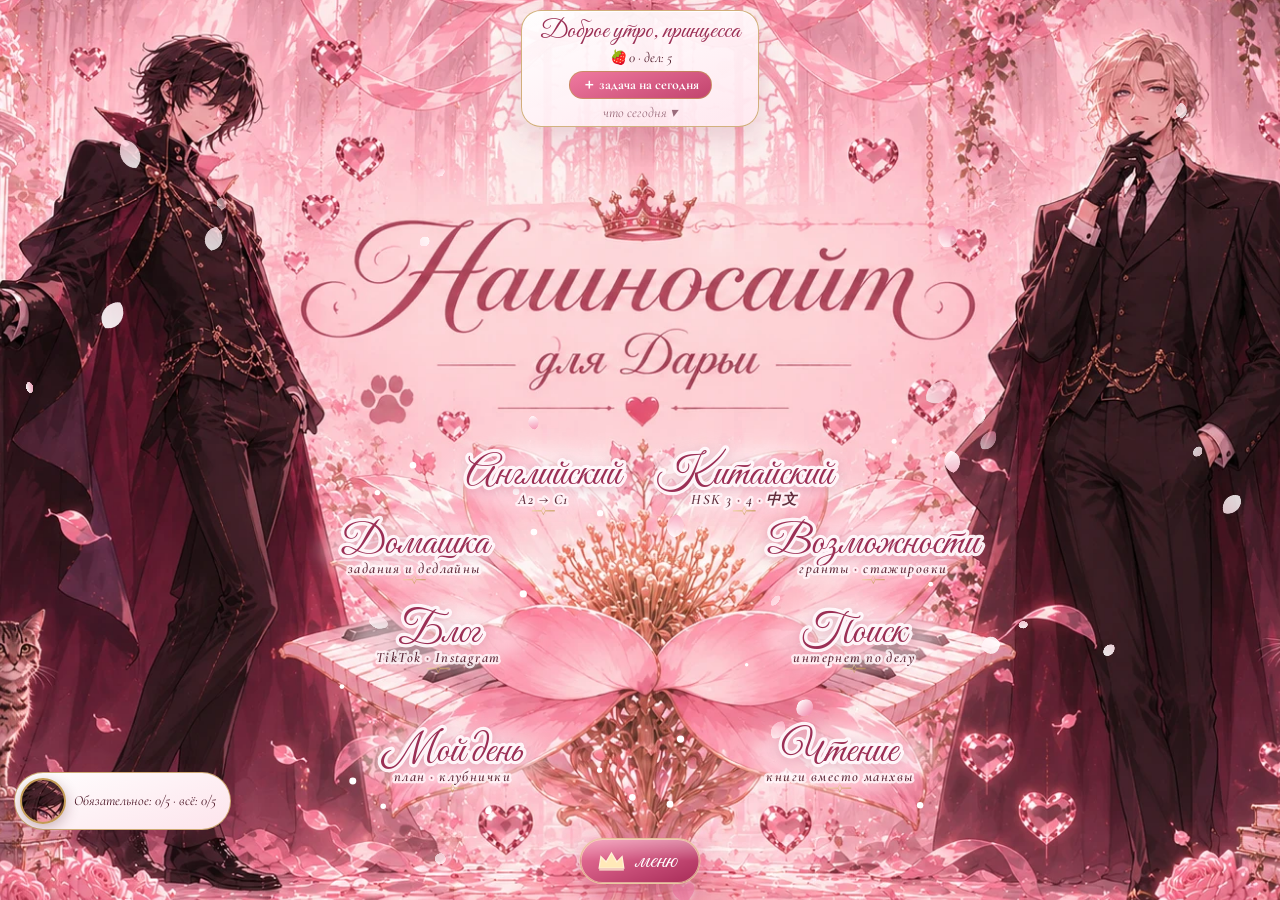
==== commit 630ac333: "Наблюдатель и выговоры за невыполненные дни, задачи на сегодня, практика English и 中文, меньше лагов " ====
--- a/nash-sait-dlya-telefona/index.html
+++ b/nash-sait-dlya-telefona/index.html
@@ -13,7 +13,7 @@
   <link rel="preconnect" href="https://fonts.googleapis.com">
   <link rel="preconnect" href="https://fonts.gstatic.com" crossorigin>
   <link href="https://fonts.googleapis.com/css2?family=Cormorant+Garamond:ital,wght@0,400;0,600;0,700;1,400;1,600;1,700&family=Great+Vibes&display=swap" rel="stylesheet">
-  <link rel="stylesheet" href="css/style.css?v=202611032254">
+  <link rel="stylesheet" href="css/style.css?v=202611060043">
 </head>
 <body class="home">
   <svg class="stage" viewBox="0 0 1672 941" preserveAspectRatio="xMidYMid slice" aria-label="Цветок с разделами">
@@ -45,6 +45,7 @@
       <span class="hg-hello" id="hgHello">Добрый день</span>
       <span class="hg-stats" id="hgStats"></span>
     </a>
+    <button class="hg-add" onclick="day.openWatch()">＋ задача на сегодня</button>
     <details class="hg-more">
       <summary id="todaySummary">дела на сегодня</summary>
       <ul id="todayList"></ul>
@@ -66,11 +67,11 @@
     <button class="pill" data-import>Загрузить копию</button>
   </div>
 
-  <script src="js/store.js?v=202611032254"></script>
-  <script src="js/sync.js?v=202611032254"></script>
-  <script src="js/discipline.js?v=202611032254"></script>
-  <script src="js/sections.js?v=202611032254"></script>
-  <script src="js/day.js?v=202611032254"></script>
+  <script src="js/store.js?v=202611060043"></script>
+  <script src="js/sync.js?v=202611060043"></script>
+  <script src="js/discipline.js?v=202611060043"></script>
+  <script src="js/sections.js?v=202611060043"></script>
+  <script src="js/day.js?v=202611060043"></script>
   <script>
     // Где на картинке лежит каждый лепесток (в пикселях картинки 1672×941):
     // блик (cx, cy, rx, ry, наклон), подпись (lx, ly) и значок в медальоне.
@@ -158,6 +159,6 @@
       return li;
     }));
   </script>
-  <script src="js/effects.js?v=202611032254"></script>
+  <script src="js/effects.js?v=202611060043"></script>
 </body>
 </html>
--- a/nash-sait-dlya-telefona/css/style.css
+++ b/nash-sait-dlya-telefona/css/style.css
@@ -517,7 +517,7 @@
 .spread-page .topnav, .spread-page .book, .spread-page .foot { position: relative; z-index: 2; }
 .fx-off .fx-canvas { display: none; }
 
-body { animation: fx-page-in .6s ease both; }
+body { animation: fx-page-in .25s ease both; }
 @keyframes fx-page-in { from { opacity: 0; } }
 body.fx-leaving { animation: none; opacity: 0; transition: opacity .35s ease; }
 
@@ -1267,3 +1267,58 @@
   .home-greet { left: 16px; right: 16px; transform: none; max-width: none; animation-name: greet-in; }
   .hg-hello { white-space: normal; }
 }
+
+/* ---------- Без тормозов: убраны бесконечные анимации, которые перерисовывают экран ---------- */
+.home::after { display: none !important; }
+.petal-hit .glow { animation: none !important; }
+.petal-hit .label-group { animation: none; }
+.petal-hit:hover .label-group { animation: label-pop .5s cubic-bezier(.3, 1.6, .5, 1) forwards; }
+.btn::before { animation: none; opacity: .6; }
+.card h3::before { animation: none; }
+.page::after { animation: none; }
+.sos-pill, .btn.sos { animation: none; }
+.bar i { animation: none; }
+.petal-list a { animation: none; }
+.clock { animation: none; }
+.face { animation: none; }
+.home-greet { backdrop-filter: none; -webkit-backdrop-filter: none; background: linear-gradient(160deg, rgba(255,255,255,.94), rgba(255,232,240,.92)); }
+.home-bar.home-menu { backdrop-filter: none; -webkit-backdrop-filter: none; }
+.scold-wrap { backdrop-filter: none; -webkit-backdrop-filter: none; background: rgba(74, 20, 36, .55); }
+
+/* ---------- Наблюдатель ---------- */
+.watcher {
+  position: fixed; left: 14px; bottom: 14px; z-index: 75;
+  display: flex; align-items: center; gap: 8px;
+  max-width: min(330px, calc(100vw - 28px));
+  padding: 5px 14px 5px 5px;
+  border-radius: 999px;
+  border: 1px solid rgba(195, 154, 85, .8);
+  background: linear-gradient(160deg, #fff, #fde4ec);
+  box-shadow: 0 8px 22px rgba(155, 47, 85, .25);
+  cursor: pointer; text-align: left; font: inherit; color: var(--wine);
+  transition: transform .25s cubic-bezier(.3, 1.6, .5, 1);
+}
+.watcher:hover { transform: translateY(-2px); }
+.watcher .portrait { width: 46px; height: 46px; }
+.watcher-bubble { font-size: 14px; font-style: italic; line-height: 1.2; }
+.watcher.mood-angry { border-color: #e0245e; background: linear-gradient(160deg, #fff, #fbd0dc); }
+.watcher.mood-angry .portrait { box-shadow: 0 0 0 3px rgba(224, 36, 94, .35); }
+.home .watcher { bottom: 70px; }
+.hero-toast { bottom: 84px; }
+.focus-float { bottom: 84px; }
+.watch-panel { width: min(600px, 100%); }
+.watch-panel .quests { margin-bottom: 6px; }
+.add-today { background: rgba(255, 255, 255, .7); border: 1px dashed var(--rose); border-radius: 14px; padding: 6px 10px 10px; margin: 8px 0; }
+.add-today .q-kicker, .watch-panel .q-kicker { margin-top: 2px; }
+.hg-add { margin-top: 4px; border: 1px solid rgba(195, 154, 85, .7); border-radius: 999px; background: linear-gradient(160deg, #f07aa0, #c2446e); color: #fff; font-weight: 700; font-size: 14px; padding: 3px 12px; cursor: pointer; }
+@media (max-width: 760px) {
+  .watcher-bubble { font-size: 13px; }
+  .watcher .portrait { width: 40px; height: 40px; }
+}
+
+/* Практика */
+.practice .q-text { font-size: 22px; font-weight: 600; color: var(--wine); margin: 8px 0; }
+.practice .q-text.han { font-family: 'Songti SC', 'STSong', 'PingFang SC', serif; font-size: 30px; }
+.options button.han-opt { font-family: 'Songti SC', 'STSong', 'PingFang SC', serif; font-size: 20px; }
+.en-words .face .han, .en-words .quiz .q.han, .en-words .vtable .h { font-family: var(--serif); }
+.en-words .face .han { font-size: 52px; }
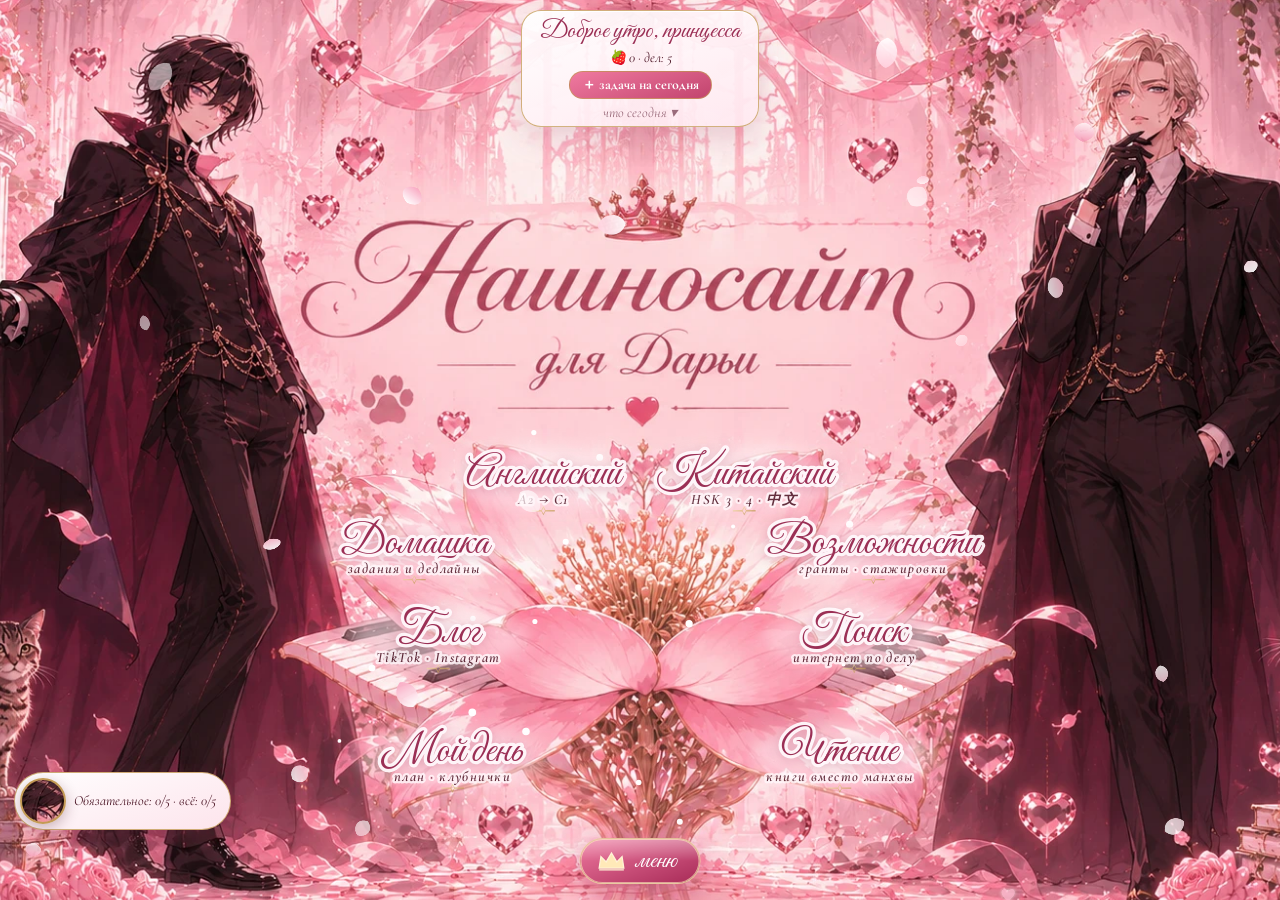
==== commit 306200c7: "Карточки: переворот без 3D для Safari, группы слов свёрнуты Co-Authored-By: Claude Opus 5.5 <noreply" ====
--- a/nash-sait-dlya-telefona/index.html
+++ b/nash-sait-dlya-telefona/index.html
@@ -13,7 +13,7 @@
   <link rel="preconnect" href="https://fonts.googleapis.com">
   <link rel="preconnect" href="https://fonts.gstatic.com" crossorigin>
   <link href="https://fonts.googleapis.com/css2?family=Cormorant+Garamond:ital,wght@0,400;0,600;0,700;1,400;1,600;1,700&family=Great+Vibes&display=swap" rel="stylesheet">
-  <link rel="stylesheet" href="css/style.css?v=202611060043">
+  <link rel="stylesheet" href="css/style.css?v=202611060104">
 </head>
 <body class="home">
   <svg class="stage" viewBox="0 0 1672 941" preserveAspectRatio="xMidYMid slice" aria-label="Цветок с разделами">
@@ -67,11 +67,11 @@
     <button class="pill" data-import>Загрузить копию</button>
   </div>
 
-  <script src="js/store.js?v=202611060043"></script>
-  <script src="js/sync.js?v=202611060043"></script>
-  <script src="js/discipline.js?v=202611060043"></script>
-  <script src="js/sections.js?v=202611060043"></script>
-  <script src="js/day.js?v=202611060043"></script>
+  <script src="js/store.js?v=202611060104"></script>
+  <script src="js/sync.js?v=202611060104"></script>
+  <script src="js/discipline.js?v=202611060104"></script>
+  <script src="js/sections.js?v=202611060104"></script>
+  <script src="js/day.js?v=202611060104"></script>
   <script>
     // Где на картинке лежит каждый лепесток (в пикселях картинки 1672×941):
     // блик (cx, cy, rx, ry, наклон), подпись (lx, ly) и значок в медальоне.
@@ -159,6 +159,6 @@
       return li;
     }));
   </script>
-  <script src="js/effects.js?v=202611060043"></script>
+  <script src="js/effects.js?v=202611060104"></script>
 </body>
 </html>
--- a/nash-sait-dlya-telefona/css/style.css
+++ b/nash-sait-dlya-telefona/css/style.css
@@ -1322,3 +1322,25 @@
 .options button.han-opt { font-family: 'Songti SC', 'STSong', 'PingFang SC', serif; font-size: 20px; }
 .en-words .face .han, .en-words .quiz .q.han, .en-words .vtable .h { font-family: var(--serif); }
 .en-words .face .han { font-size: 52px; }
+
+/* ---------- Карточки: переворот без 3D (в Safari 3D-переворот ломался) ---------- */
+.flash, .flash-inner, .face { contain: none !important; }
+.flash-inner { transform: none !important; transform-style: flat !important; transition: none !important; will-change: auto; }
+.face, .face.back { transform: none !important; backface-visibility: visible !important; -webkit-backface-visibility: visible !important; transition: opacity .18s ease; }
+.face.back { opacity: 0; pointer-events: none; }
+.flash.flipped .face.front, .flash.flipped .face:not(.back) { opacity: 0; pointer-events: none; }
+.flash.flipped .face.back { opacity: 1; pointer-events: auto; }
+.flash.flipping .flash-inner { animation: card-flip .28s ease; }
+@keyframes card-flip { 50% { transform: scaleX(.05); } }
+.flash { -webkit-tap-highlight-color: transparent; user-select: none; -webkit-user-select: none; }
+.flash:hover { transform: none; }
+
+/* Группы слов свёрнуты, чтобы карточка была сразу на экране */
+.group-fold { margin-bottom: 8px; text-align: center; }
+.group-fold summary { cursor: pointer; font-style: italic; color: var(--rose-deep); list-style: none; }
+.group-fold summary::-webkit-details-marker { display: none; }
+
+/* Наблюдатель не закрывает кнопки тренажёра */
+body:has(.flash) .watcher .watcher-bubble, body:has(.practice) .watcher .watcher-bubble { display: none; }
+body:has(.flash) .watcher, body:has(.practice) .watcher { padding: 4px; }
+@media (max-width: 760px) { .watcher .watcher-bubble { display: none; } .watcher { padding: 4px; } }
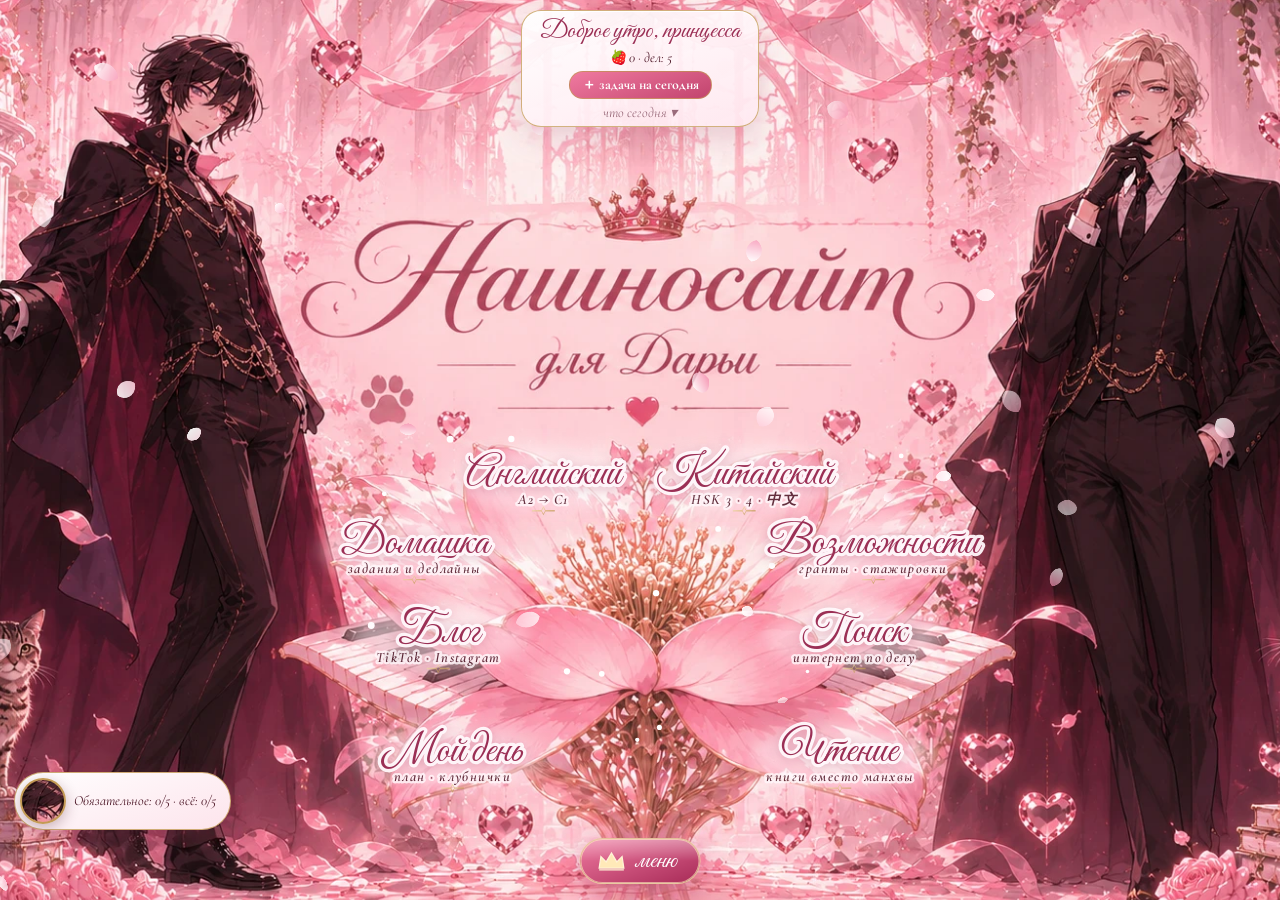
==== commit 1225553e: "Мои слова с автопереводом, произношение, долг и увядание за пропуски, напоминания в календарь Co-Aut" ====
--- a/nash-sait-dlya-telefona/index.html
+++ b/nash-sait-dlya-telefona/index.html
@@ -13,7 +13,7 @@
   <link rel="preconnect" href="https://fonts.googleapis.com">
   <link rel="preconnect" href="https://fonts.gstatic.com" crossorigin>
   <link href="https://fonts.googleapis.com/css2?family=Cormorant+Garamond:ital,wght@0,400;0,600;0,700;1,400;1,600;1,700&family=Great+Vibes&display=swap" rel="stylesheet">
-  <link rel="stylesheet" href="css/style.css?v=202611060104">
+  <link rel="stylesheet" href="css/style.css?v=202611152010">
 </head>
 <body class="home">
   <svg class="stage" viewBox="0 0 1672 941" preserveAspectRatio="xMidYMid slice" aria-label="Цветок с разделами">
@@ -67,11 +67,11 @@
     <button class="pill" data-import>Загрузить копию</button>
   </div>
 
-  <script src="js/store.js?v=202611060104"></script>
-  <script src="js/sync.js?v=202611060104"></script>
-  <script src="js/discipline.js?v=202611060104"></script>
-  <script src="js/sections.js?v=202611060104"></script>
-  <script src="js/day.js?v=202611060104"></script>
+  <script src="js/store.js?v=202611152010"></script>
+  <script src="js/sync.js?v=202611152010"></script>
+  <script src="js/discipline.js?v=202611152010"></script>
+  <script src="js/sections.js?v=202611152010"></script>
+  <script src="js/day.js?v=202611152010"></script>
   <script>
     // Где на картинке лежит каждый лепесток (в пикселях картинки 1672×941):
     // блик (cx, cy, rx, ry, наклон), подпись (lx, ly) и значок в медальоне.
@@ -159,6 +159,6 @@
       return li;
     }));
   </script>
-  <script src="js/effects.js?v=202611060104"></script>
+  <script src="js/effects.js?v=202611152010"></script>
 </body>
 </html>
--- a/nash-sait-dlya-telefona/css/style.css
+++ b/nash-sait-dlya-telefona/css/style.css
@@ -1344,3 +1344,33 @@
 body:has(.flash) .watcher .watcher-bubble, body:has(.practice) .watcher .watcher-bubble { display: none; }
 body:has(.flash) .watcher, body:has(.practice) .watcher { padding: 4px; }
 @media (max-width: 760px) { .watcher .watcher-bubble { display: none; } .watcher { padding: 4px; } }
+
+/* Увядание при пропусках */
+html.wilt .book, html.wilt .stage, html.wilt .topnav, html.wilt .petal-list, html.wilt .fx-back { filter: saturate(.45) brightness(.97); transition: filter 1s; }
+html.wilt-hard .book, html.wilt-hard .stage, html.wilt-hard .topnav, html.wilt-hard .petal-list, html.wilt-hard .fx-back { filter: grayscale(.85) brightness(.93); }
+html.wilt.spread-page::before, html.wilt body.spread-page { background-blend-mode: luminosity; }
+.scold-wrap.blocking { background: rgba(40, 8, 20, .72); }
+.scold-pen.debt { border-color: var(--late); background: rgba(192, 57, 43, .06); }
+
+/* Произношение и мои слова */
+.say-btn { border: 1px solid rgba(195, 154, 85, .6); background: linear-gradient(180deg, #fff, #fde4ec); border-radius: 999px; width: 34px; height: 34px; font-size: 16px; line-height: 1; padding: 0; cursor: pointer; vertical-align: middle; flex: none; transition: transform .2s; }
+.say-btn:hover { transform: scale(1.12); }
+.say-btn:active { transform: scale(.92); }
+.face .say-btn { margin-top: 8px; }
+.ex-zh .say-btn { width: 28px; height: 28px; font-size: 13px; margin-left: 6px; }
+.vtable .say-btn { width: 28px; height: 28px; font-size: 13px; }
+.autosay { display: block; text-align: center; font-size: 15px; font-style: italic; margin: -4px 0 8px; cursor: pointer; }
+.word-preview { display: grid; gap: 6px; margin-top: 8px; }
+.word-preview input { padding: 7px 10px; border: 1px solid rgba(195, 154, 85, .55); border-radius: 10px; background: #fff; font-size: 17px; }
+.wp-row { display: flex; gap: 6px; align-items: center; }
+.wp-row input { flex: 1; font-size: 22px; font-weight: 700; color: var(--wine); }
+.han-in { font-family: 'Songti SC', 'STSong', 'PingFang SC', serif; }
+.wp-alts { display: flex; flex-wrap: wrap; gap: 4px; align-items: center; }
+.tag-btn { border: 1px solid rgba(195, 154, 85, .5); background: #fff; border-radius: 99px; padding: 2px 10px; font-size: 14px; cursor: pointer; }
+.my-words { list-style: none; margin: 0; padding: 0; }
+.my-words li { display: grid; grid-template-columns: 34px minmax(70px, auto) minmax(60px, auto) 1fr 24px; gap: 8px; align-items: center; padding: 5px 0; border-bottom: 1px dotted rgba(195, 154, 85, .45); }
+.mw-w { font-weight: 700; font-size: 19px; color: var(--wine); }
+.mw-w.han-in { font-size: 22px; }
+.mw-tr { font-style: italic; color: var(--rose-deep); }
+.mw-ru { color: var(--muted); }
+@media (max-width: 600px) { .my-words li { grid-template-columns: 34px 1fr 24px; } .mw-tr, .mw-ru { grid-column: 2; } }
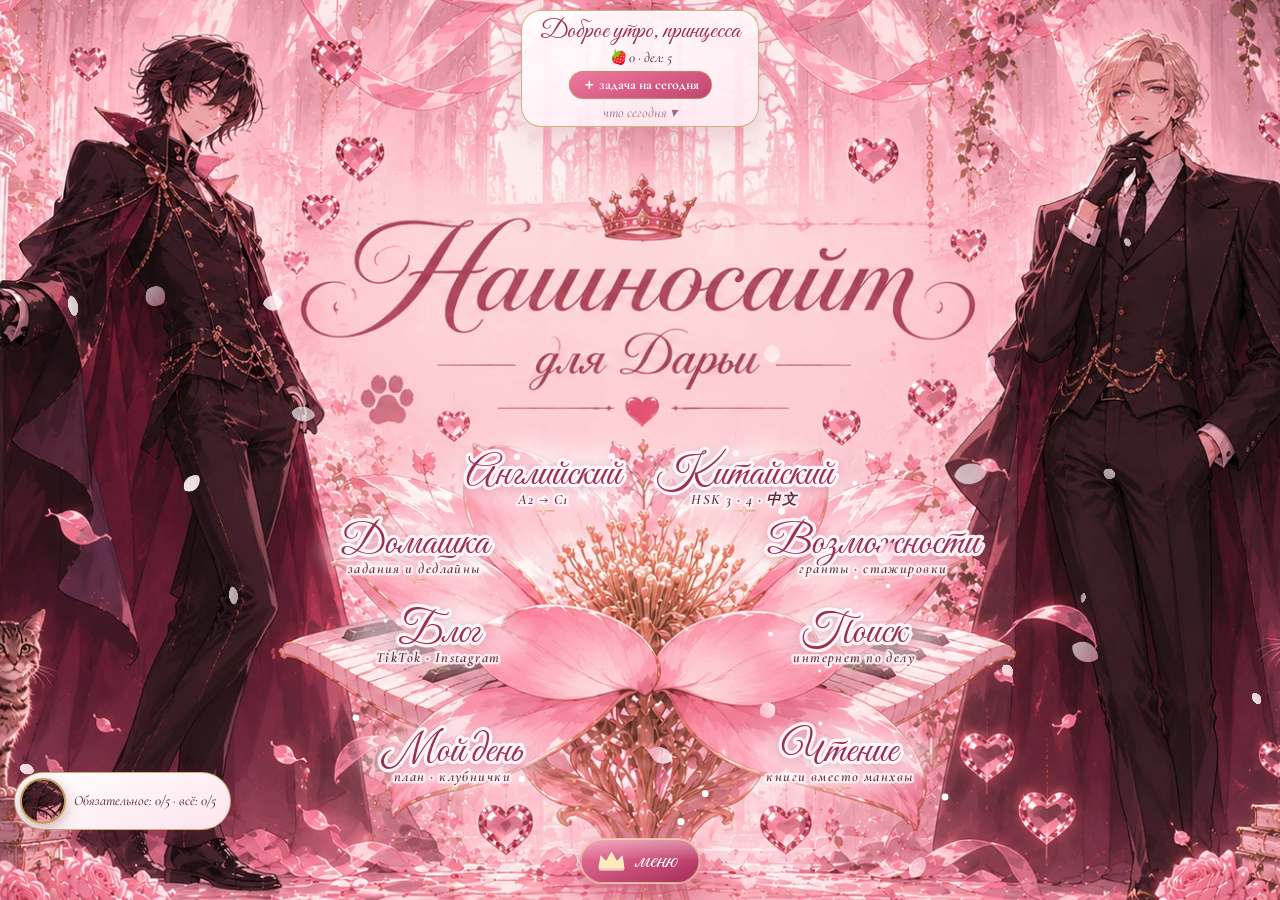
==== commit b5c5bd65: "Английская озвучка: живые записи носителей, выбор нормального голоса Co-Authored-By: Claude Opus 5.5" ====
--- a/nash-sait-dlya-telefona/index.html
+++ b/nash-sait-dlya-telefona/index.html
@@ -13,7 +13,7 @@
   <link rel="preconnect" href="https://fonts.googleapis.com">
   <link rel="preconnect" href="https://fonts.gstatic.com" crossorigin>
   <link href="https://fonts.googleapis.com/css2?family=Cormorant+Garamond:ital,wght@0,400;0,600;0,700;1,400;1,600;1,700&family=Great+Vibes&display=swap" rel="stylesheet">
-  <link rel="stylesheet" href="css/style.css?v=202611152010">
+  <link rel="stylesheet" href="css/style.css?v=202611152012">
 </head>
 <body class="home">
   <svg class="stage" viewBox="0 0 1672 941" preserveAspectRatio="xMidYMid slice" aria-label="Цветок с разделами">
@@ -67,11 +67,11 @@
     <button class="pill" data-import>Загрузить копию</button>
   </div>
 
-  <script src="js/store.js?v=202611152010"></script>
-  <script src="js/sync.js?v=202611152010"></script>
-  <script src="js/discipline.js?v=202611152010"></script>
-  <script src="js/sections.js?v=202611152010"></script>
-  <script src="js/day.js?v=202611152010"></script>
+  <script src="js/store.js?v=202611152012"></script>
+  <script src="js/sync.js?v=202611152012"></script>
+  <script src="js/discipline.js?v=202611152012"></script>
+  <script src="js/sections.js?v=202611152012"></script>
+  <script src="js/day.js?v=202611152012"></script>
   <script>
     // Где на картинке лежит каждый лепесток (в пикселях картинки 1672×941):
     // блик (cx, cy, rx, ry, наклон), подпись (lx, ly) и значок в медальоне.
@@ -159,6 +159,6 @@
       return li;
     }));
   </script>
-  <script src="js/effects.js?v=202611152010"></script>
+  <script src="js/effects.js?v=202611152012"></script>
 </body>
 </html>
--- a/nash-sait-dlya-telefona/css/style.css
+++ b/nash-sait-dlya-telefona/css/style.css
@@ -1374,3 +1374,4 @@
 .mw-tr { font-style: italic; color: var(--rose-deep); }
 .mw-ru { color: var(--muted); }
 @media (max-width: 600px) { .my-words li { grid-template-columns: 34px 1fr 24px; } .mw-tr, .mw-ru { grid-column: 2; } }
+.voice-pick { font: inherit; font-size: 14px; padding: 2px 6px; border: 1px solid rgba(195, 154, 85, .55); border-radius: 8px; background: #fff; max-width: 220px; }
